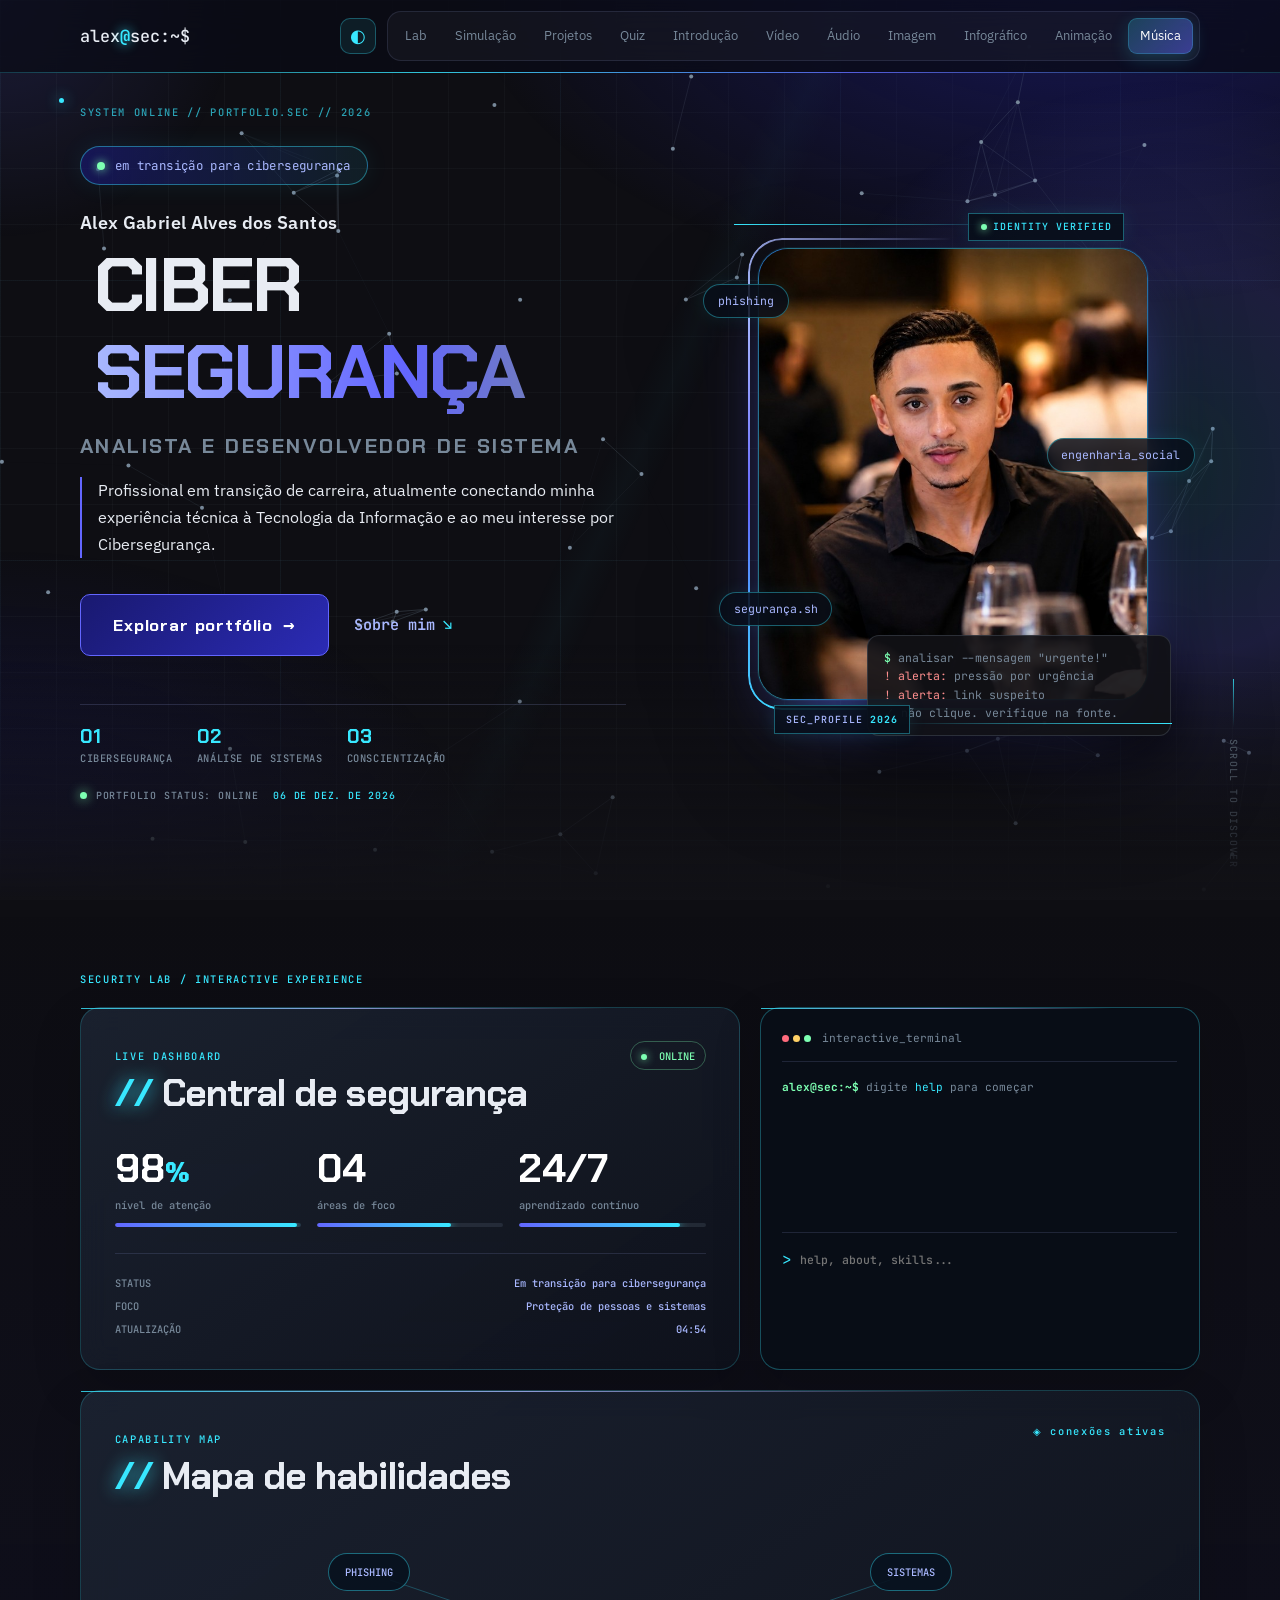
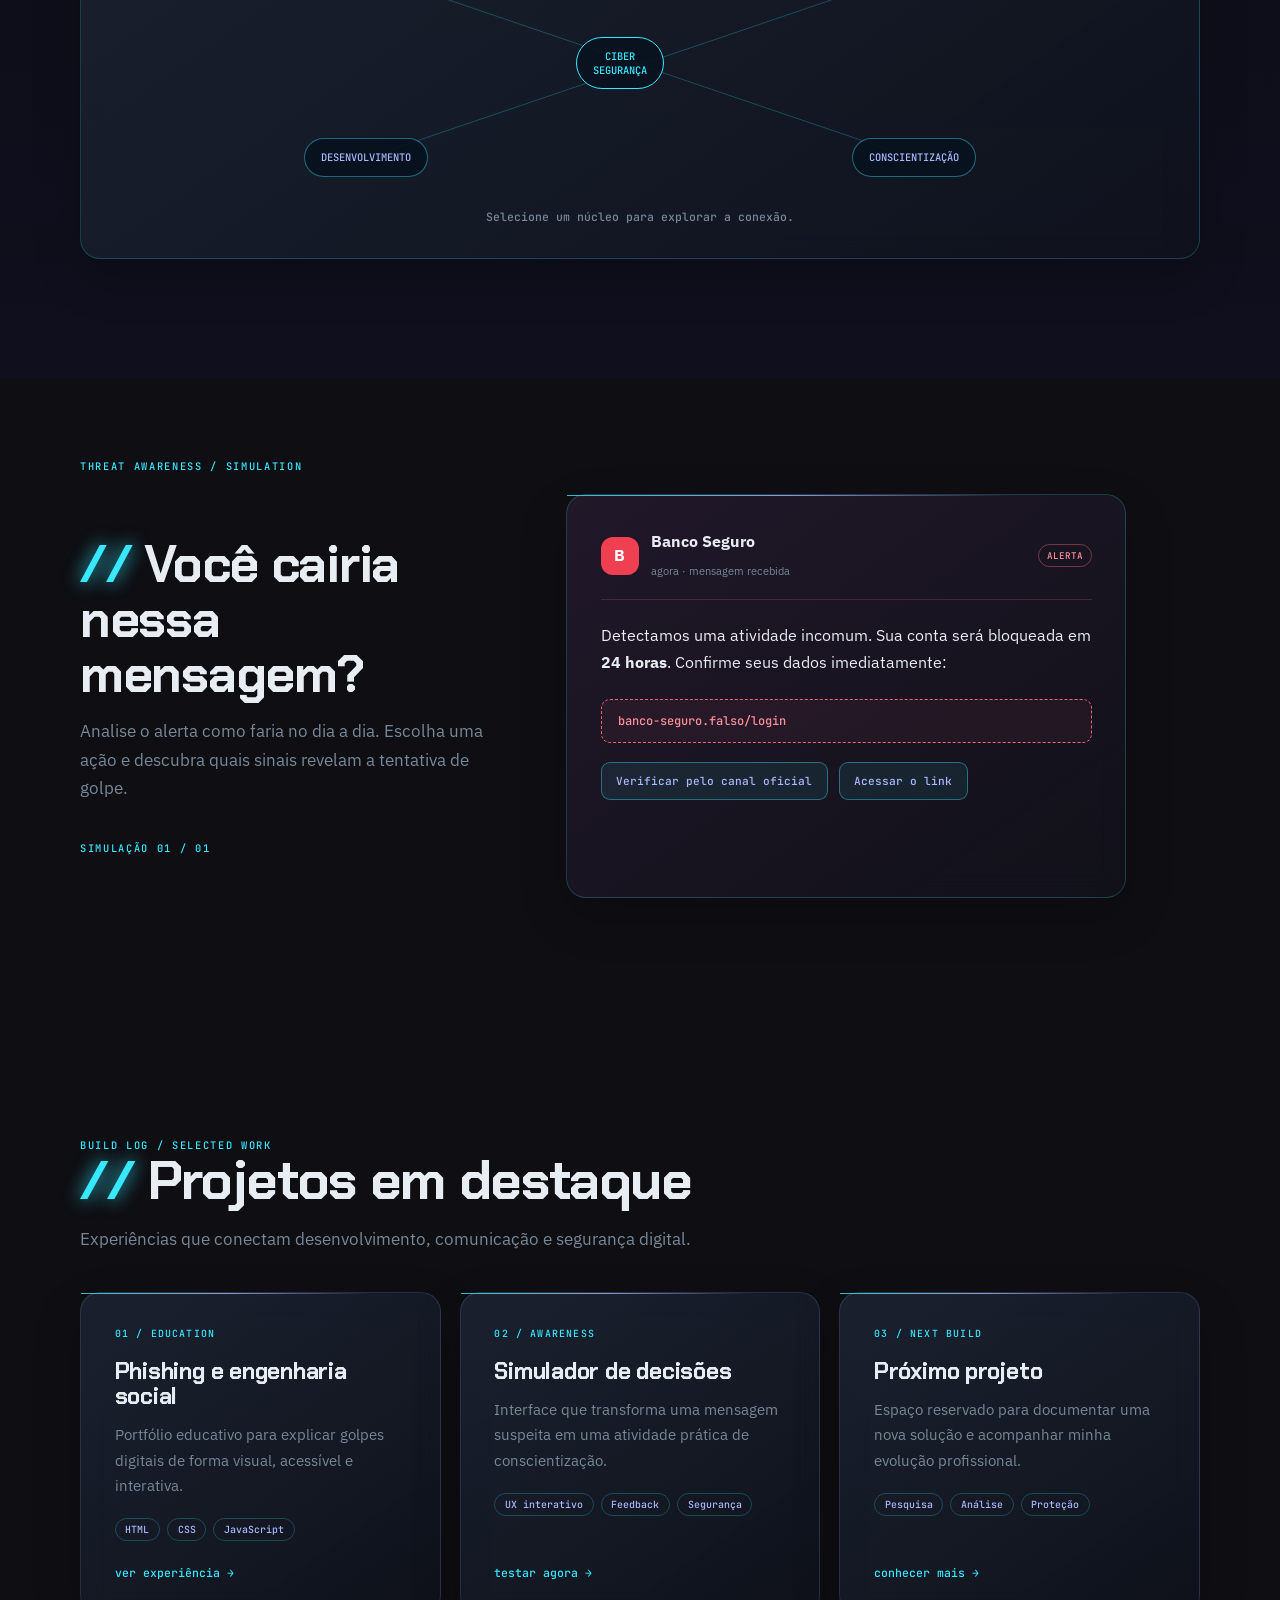
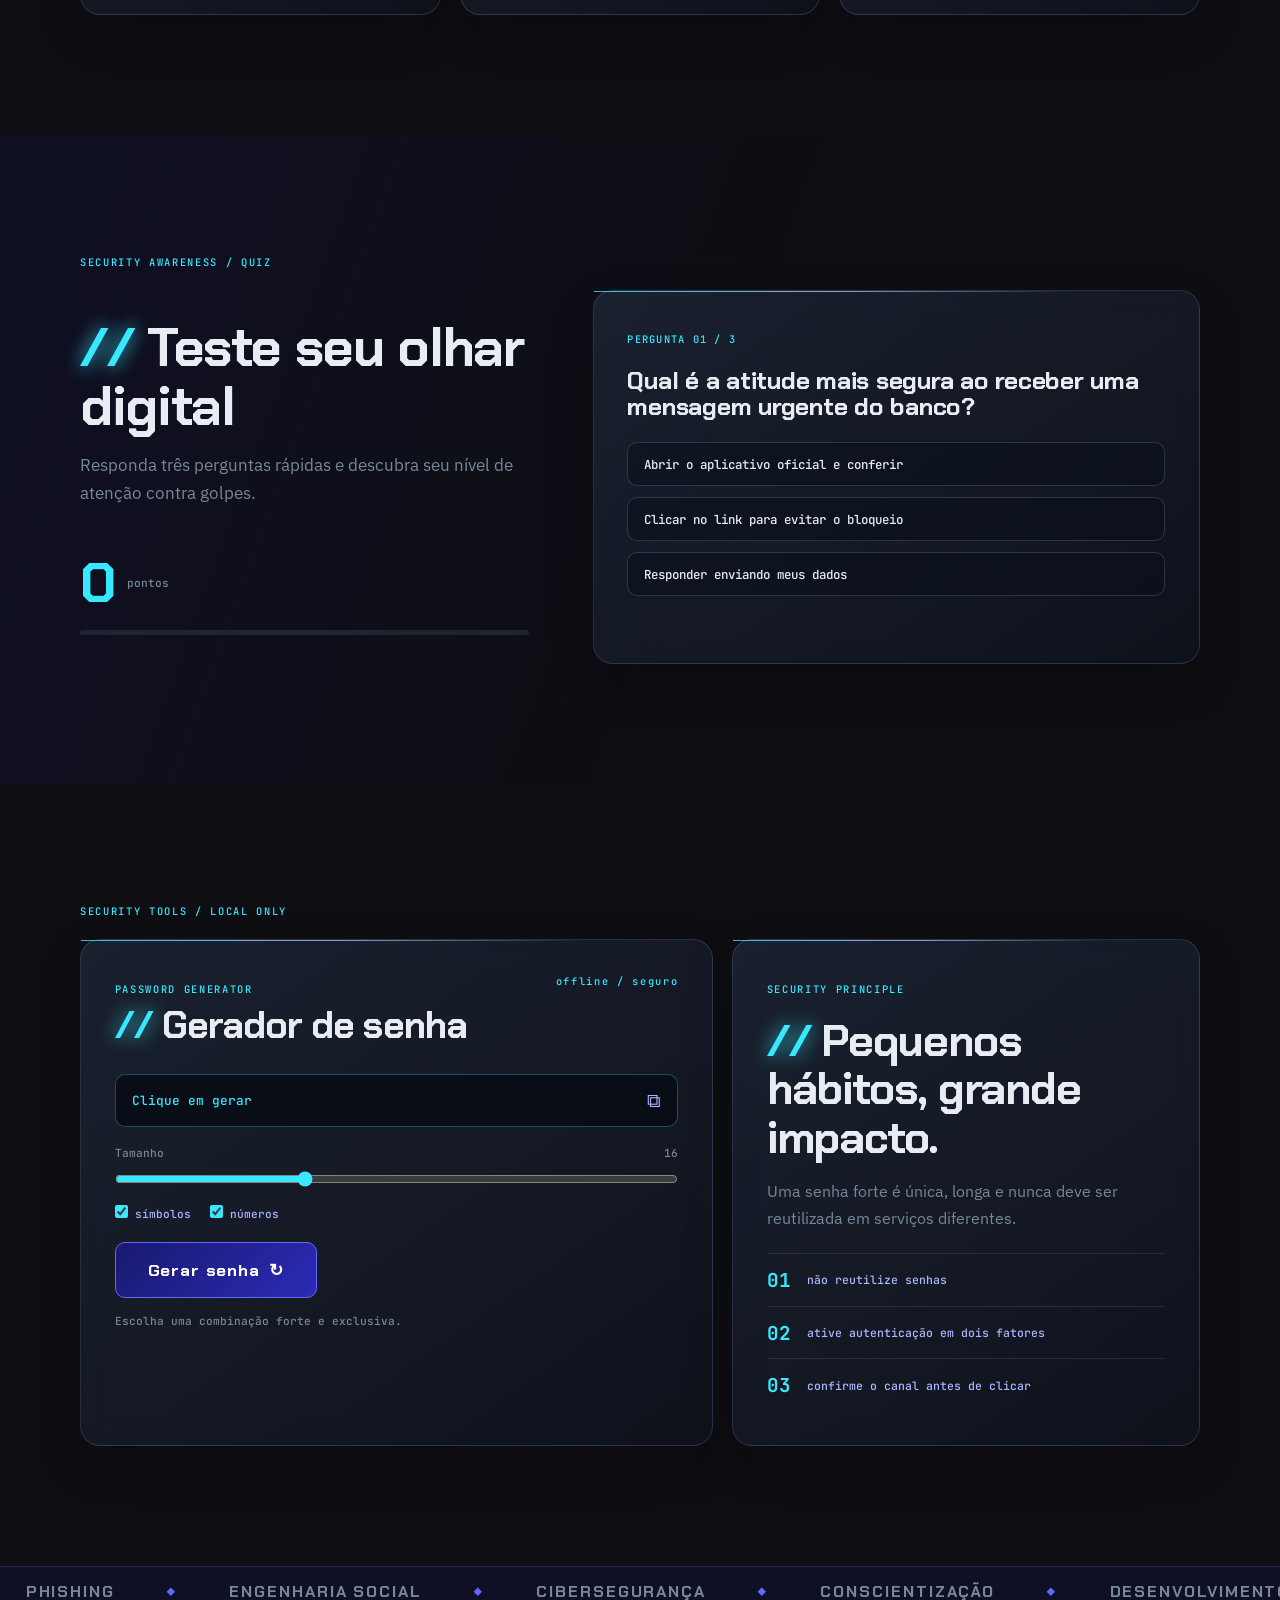
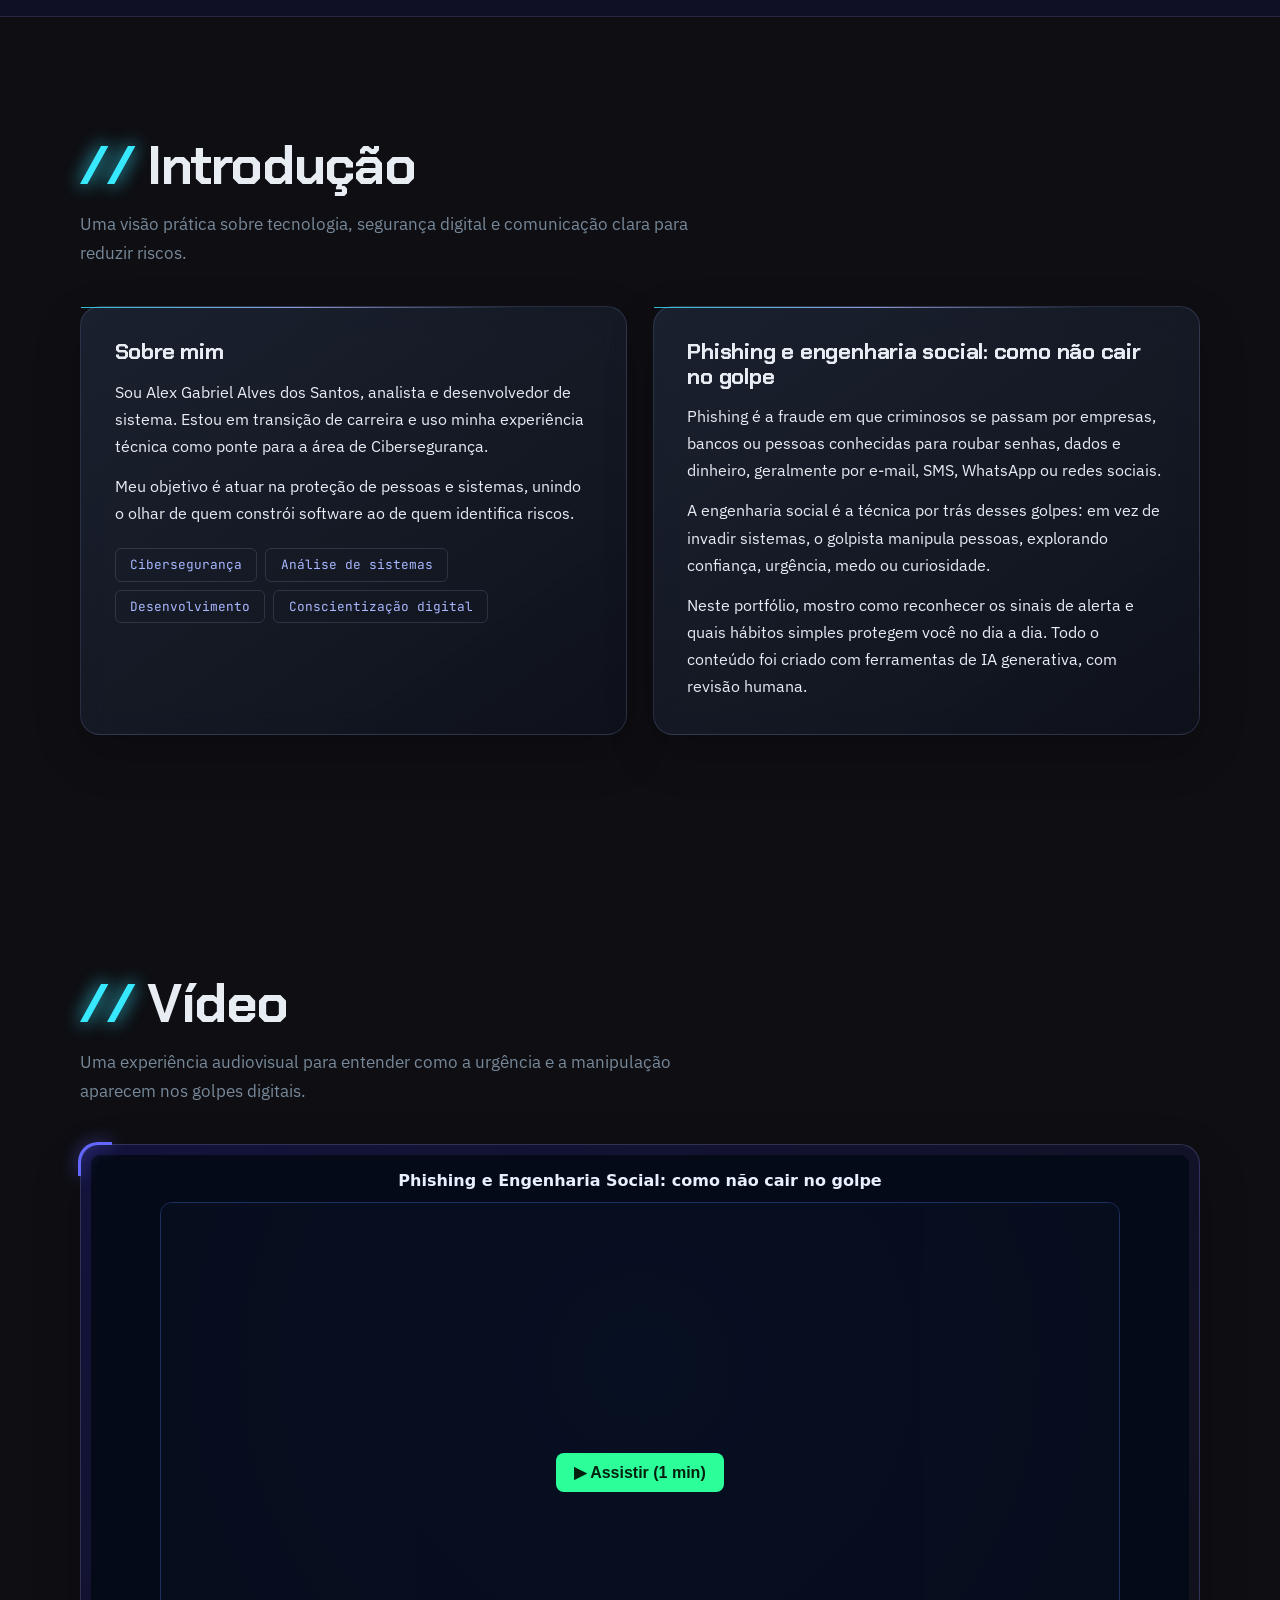
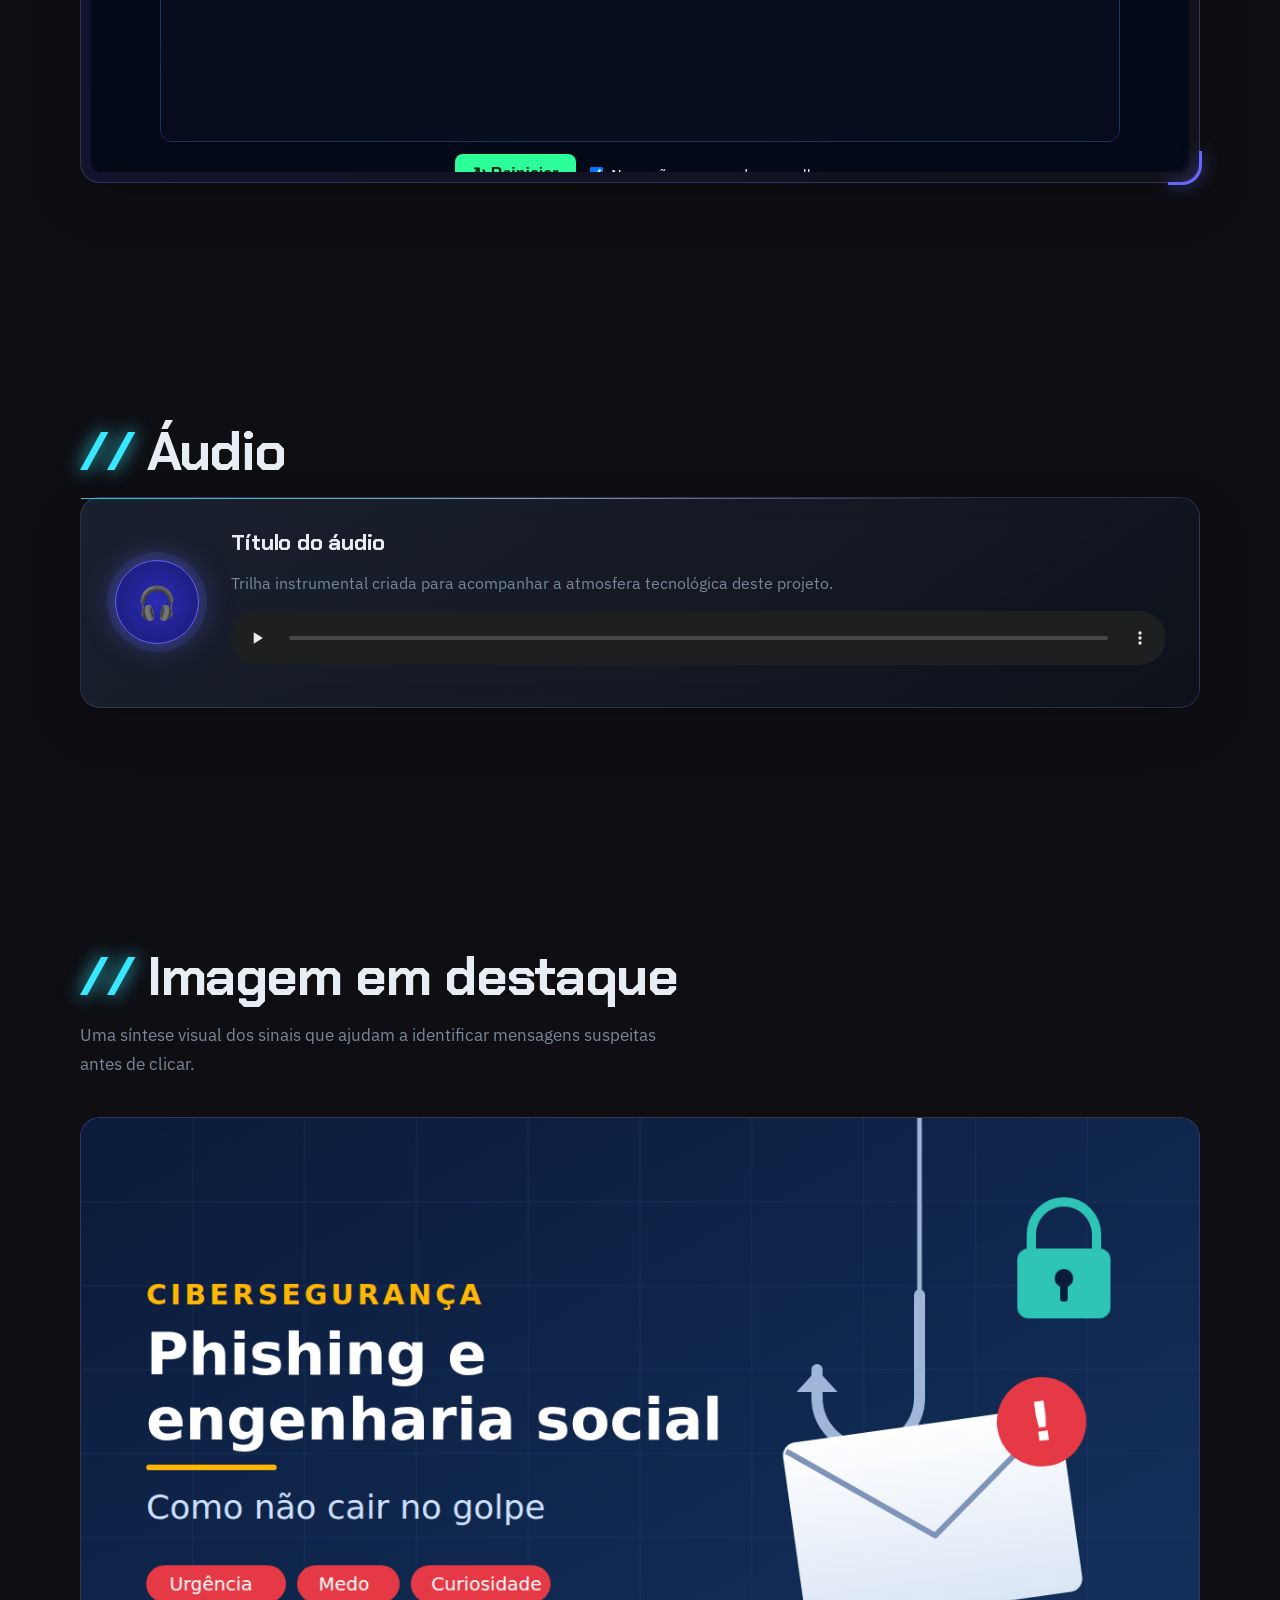
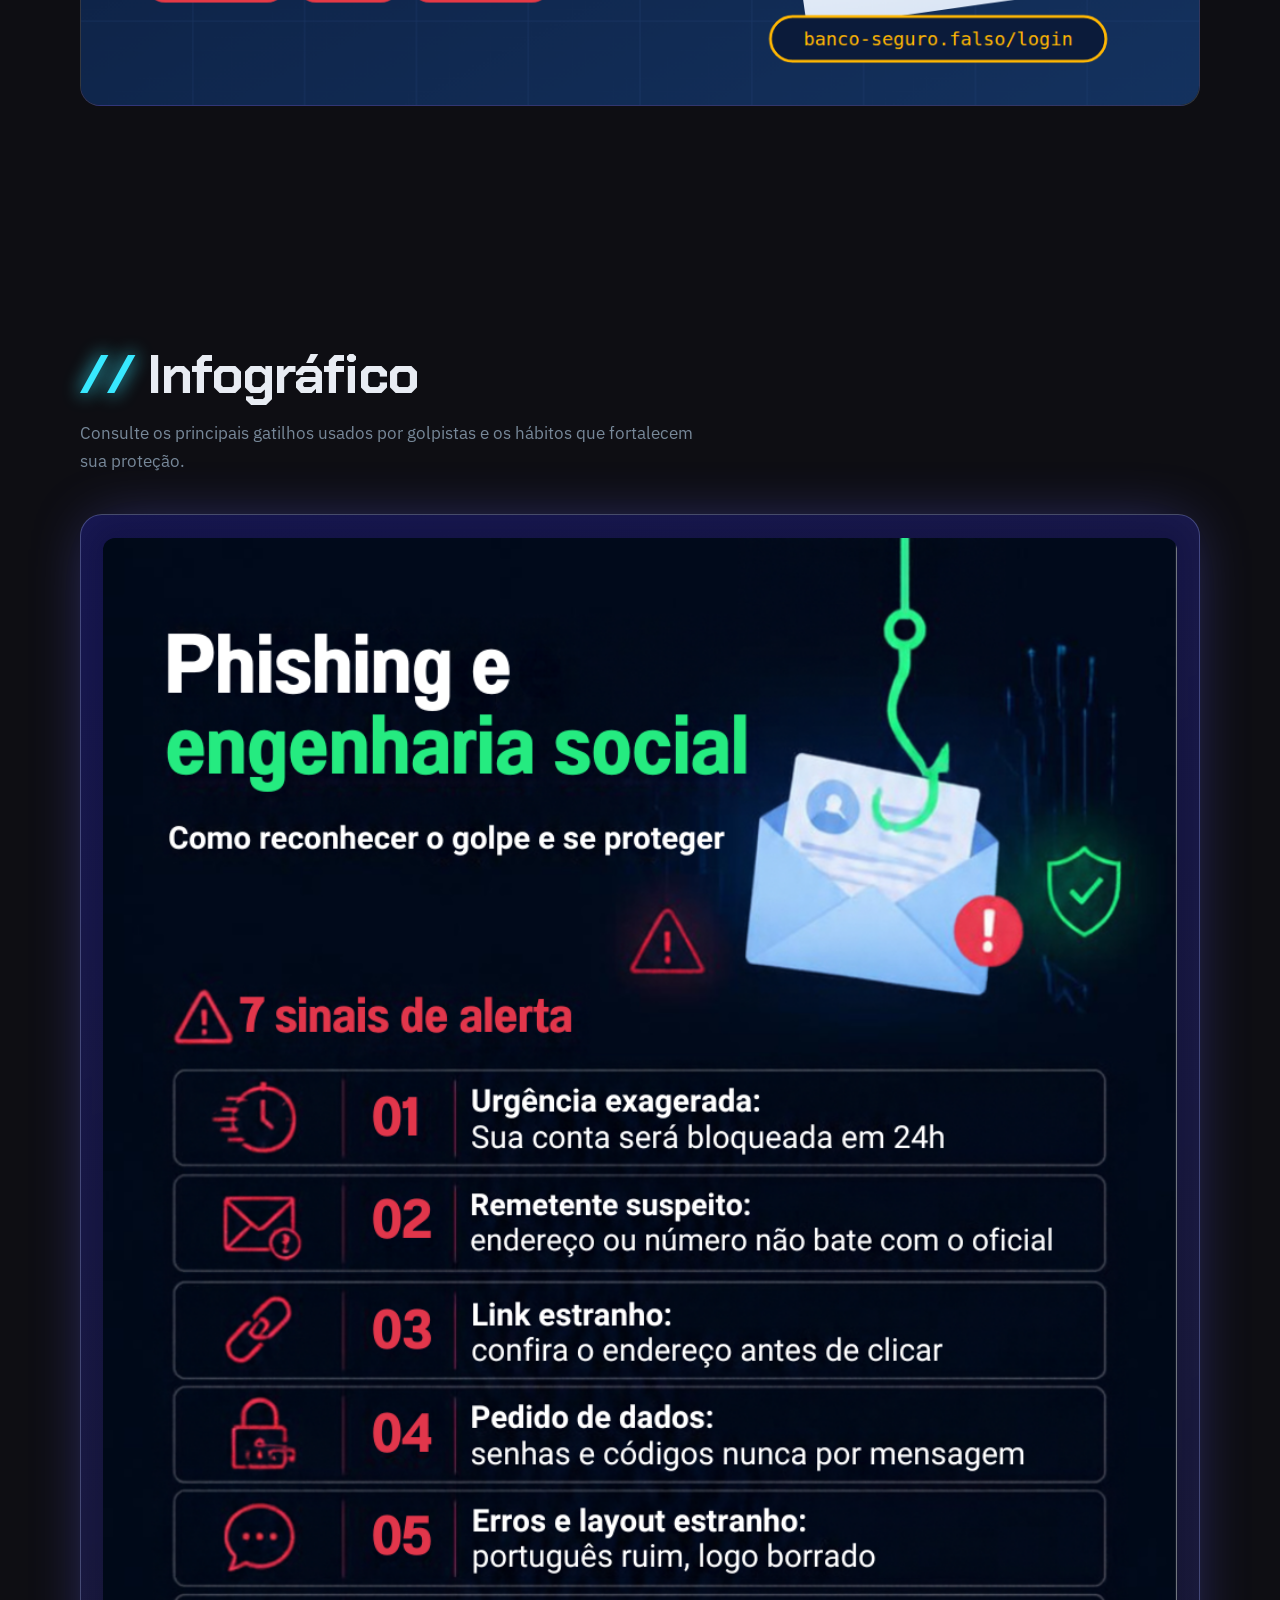
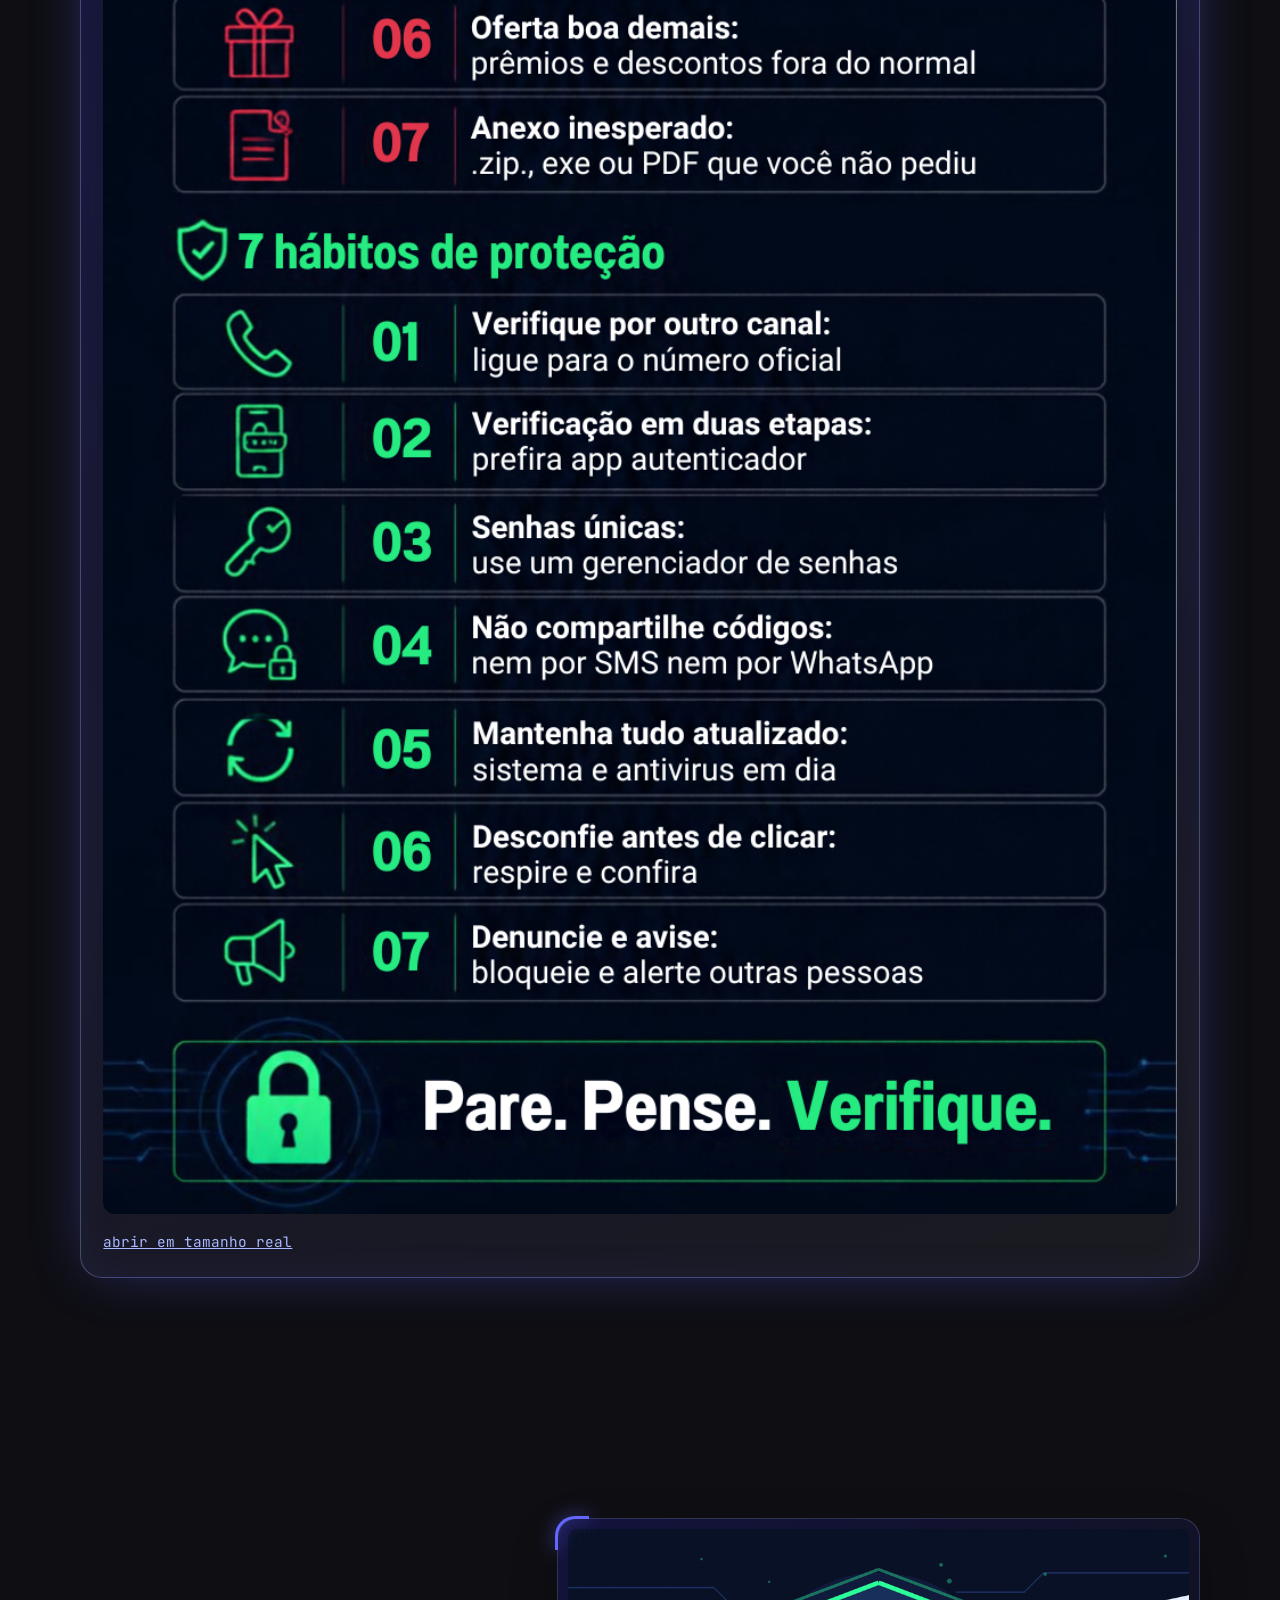
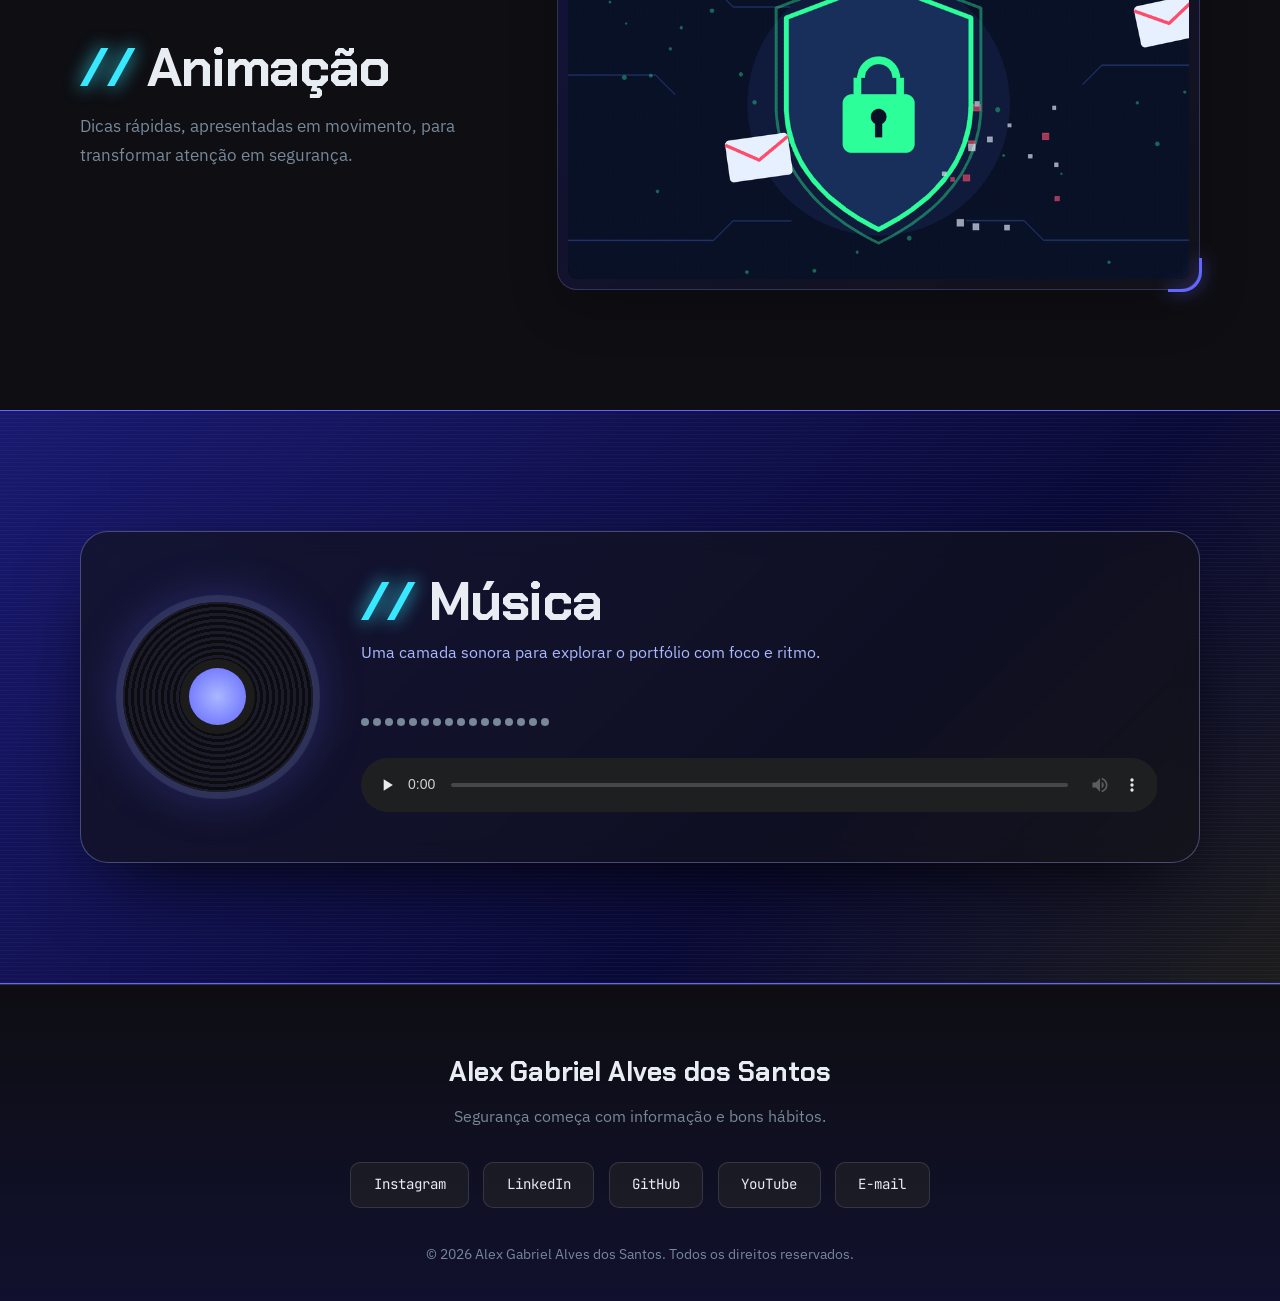
==== index.html @ a68ab61f "Começo Portfólio" ====
﻿<!DOCTYPE html>
<html lang="pt-BR">
<head>
<meta charset="UTF-8">
<meta name="viewport" content="width=device-width, initial-scale=1">
<title>Alex Gabriel Alves dos Santos | Cibersegurança</title>
<meta name="description" content="Portfólio de Alex Gabriel Alves dos Santos: cibersegurança, análise e desenvolvimento de sistemas.">
<link rel="preconnect" href="https://fonts.googleapis.com">
<link rel="preconnect" href="https://fonts.gstatic.com" crossorigin>
<link href="https://fonts.googleapis.com/css2?family=Chakra+Petch:wght@500;700&family=IBM+Plex+Sans:wght@400;500;600&family=JetBrains+Mono:wght@500&display=swap" rel="stylesheet">
<link rel="stylesheet" href="css/styles.css">
</head>
<body>
<div id="progresso"></div>
<div id="luz" aria-hidden="true"></div>

<header class="topo">
  <div class="container">
    <a class="logo" href="#inicio">alex<b>@</b>sec:~$</a>
    <button class="theme-toggle" type="button" aria-label="Ativar modo claro">◐</button>
    <button class="burger" aria-label="Abrir menu" aria-expanded="false">☰</button>
    <nav aria-label="Principal">
      <ul class="menu">
        <li><a href="#lab">Lab</a></li>
        <li><a href="#simulacao">Simulação</a></li>
        <li><a href="#projetos">Projetos</a></li>
        <li><a href="#quiz">Quiz</a></li>
        <li><a href="#introducao">Introdução</a></li>
        <li><a href="#video">Vídeo</a></li>
        <li><a href="#audio">Áudio</a></li>
        <li><a href="#imagem">Imagem</a></li>
        <li><a href="#infografico">Infográfico</a></li>
        <li><a href="#animacao">Animação</a></li>
        <li><a href="#musica">Música</a></li>
      </ul>
    </nav>
  </div>
</header>

<main>
<!-- ===== 1. HERO ===== -->
<section class="hero" id="inicio">
  <canvas id="rede" aria-hidden="true"></canvas>
  <div class="container">
    <div>
      <span class="etiqueta">em transição para cibersegurança</span>
      <p class="nome">Alex Gabriel Alves dos Santos</p>
      <h1 aria-label="Cibersegurança"><span><i>CIBER</i></span><span><i>SEGURANÇA</i></span></h1>
      <h2 class="cargo">ANALISTA E DESENVOLVEDOR DE SISTEMA</h2>
      <p class="bio">Profissional em transição de carreira, atualmente conectando minha experiência técnica à Tecnologia da Informação e ao meu interesse por Cibersegurança.</p>
      <div class="hero-acoes">
        <a class="btn" href="#video">Explorar portfólio <span>→</span></a>
        <a class="btn-secundario" href="#introducao">Sobre mim <span>↘</span></a>
      </div>
      <div class="hero-status" aria-label="Áreas de interesse">
        <div><strong>01</strong><span>cibersegurança</span></div>
        <div><strong>02</strong><span>análise de sistemas</span></div>
        <div><strong>03</strong><span>conscientização</span></div>
      </div>
      <div class="hero-live"><span class="live-dot"></span><span>PORTFOLIO STATUS: ONLINE</span><time id="data-atualizacao"></time></div>
    </div>
    <div class="palco">
      <div class="anel"></div>
      <div class="hud hud-top"><span class="hud-dot"></span>IDENTITY VERIFIED</div>
      <div class="hud hud-bottom">SEC_PROFILE <b>2026</b></div>
      <img id="foto" src="assets/images/profile.jpg" alt="Foto de perfil de Alex Gabriel Alves dos Santos" onerror="this.src='data:image/svg+xml,%3Csvg xmlns=%22http://www.w3.org/2000/svg%22 viewBox=%220 0 400 500%22%3E%3Crect width=%22400%22 height=%22500%22 fill=%22%23191970%22/%3E%3Ccircle cx=%22200%22 cy=%22160%22 r=%2290%22 fill=%22%23778899%22/%3E%3Crect x=%2270%22 y=%22270%22 width=%22260%22 height=%22170%22 rx=%2220%22 fill=%22%23778899%22/%3E%3C/svg%3E';this.onerror=null;">
      <span class="chip a">phishing</span><span class="chip b">engenharia_social</span><span class="chip c">segurança.sh</span>
      <div class="terminal" aria-hidden="true" id="term"></div>
    </div>
  </div>
  <div class="scroll-hint" aria-hidden="true"><span></span> SCROLL TO DISCOVER</div>
</section>

<section class="cyber-lab" id="lab">
  <div class="container">
    <div class="section-kicker">SECURITY LAB / INTERACTIVE EXPERIENCE</div>
    <div class="lab-grid">
      <article class="dashboard cartao revelar">
        <div class="panel-heading"><div><span class="panel-label">LIVE DASHBOARD</span><h2>Central de segurança</h2></div><span class="online-badge"><i></i> ONLINE</span></div>
        <div class="metrics">
          <div><strong>98<span>%</span></strong><small>nível de atenção</small><div class="meter"><i style="width:98%"></i></div></div>
          <div><strong>04</strong><small>áreas de foco</small><div class="meter"><i style="width:72%"></i></div></div>
          <div><strong>24/7</strong><small>aprendizado contínuo</small><div class="meter"><i style="width:86%"></i></div></div>
        </div>
        <div class="profile-data"><span>STATUS <b>Em transição para cibersegurança</b></span><span>FOCO <b>Proteção de pessoas e sistemas</b></span><span>ATUALIZAÇÃO <b id="dashboard-clock">agora</b></span></div>
      </article>
      <article class="terminal-lab cartao revelar atraso">
        <div class="terminal-title"><span><i></i><i></i><i></i></span> interactive_terminal</div>
        <div class="terminal-output" id="terminal-output" aria-live="polite"><p><b>alex@sec:~$</b> digite <em>help</em> para começar</p></div>
        <form class="terminal-form" id="terminal-form"><label for="terminal-input">></label><input id="terminal-input" autocomplete="off" aria-label="Comando do terminal" placeholder="help, about, skills..."></form>
      </article>
    </div>
    <div class="skills-panel cartao revelar">
      <div class="panel-heading"><div><span class="panel-label">CAPABILITY MAP</span><h2>Mapa de habilidades</h2></div><span class="signal">◈ conexões ativas</span></div>
      <div class="skill-map">
        <button class="skill-node main-node" data-skill="ciber">CIBER<br>SEGURANÇA</button>
        <button class="skill-node node-a" data-skill="phishing">PHISHING</button>
        <button class="skill-node node-b" data-skill="systems">SISTEMAS</button>
        <button class="skill-node node-c" data-skill="dev">DESENVOLVIMENTO</button>
        <button class="skill-node node-d" data-skill="awareness">CONSCIENTIZAÇÃO</button>
        <svg class="skill-lines" viewBox="0 0 800 280" aria-hidden="true"><path d="M400 140L150 55M400 140L650 55M400 140L150 225M400 140L650 225"/></svg>
      </div>
      <p class="skill-description" id="skill-description">Selecione um núcleo para explorar a conexão.</p>
    </div>
  </div>
</section>

<section class="phishing-check" id="simulacao">
  <div class="container">
    <div class="section-kicker">THREAT AWARENESS / SIMULATION</div>
    <div class="simulation-grid">
      <div class="simulation-copy revelar"><h2>Você cairia nessa mensagem?</h2><p class="lead">Analise o alerta como faria no dia a dia. Escolha uma ação e descubra quais sinais revelam a tentativa de golpe.</p><span class="simulation-counter">SIMULAÇÃO 01 / 01</span></div>
      <article class="message-card cartao revelar atraso"><div class="message-top"><span class="message-avatar">B</span><div><strong>Banco Seguro</strong><small>agora · mensagem recebida</small></div><span class="danger-tag">ALERTA</span></div><p>Detectamos uma atividade incomum. Sua conta será bloqueada em <b>24 horas</b>. Confirme seus dados imediatamente:</p><div class="fake-link">banco-seguro.falso/login</div><div class="simulation-actions"><button type="button" data-answer="safe">Verificar pelo canal oficial</button><button type="button" data-answer="unsafe">Acessar o link</button></div><p class="simulation-result" id="simulation-result" aria-live="polite"></p></article>
    </div>
  </div>
</section>

<section id="projetos">
  <div class="container">
    <div class="section-kicker">BUILD LOG / SELECTED WORK</div>
    <h2 class="revelar">Projetos em destaque</h2>
    <p class="lead revelar">Experiências que conectam desenvolvimento, comunicação e segurança digital.</p>
    <div class="projects-grid">
      <article class="project-card cartao revelar"><span class="project-number">01 / EDUCATION</span><h3>Phishing e engenharia social</h3><p>Portfólio educativo para explicar golpes digitais de forma visual, acessível e interativa.</p><ul><li>HTML</li><li>CSS</li><li>JavaScript</li></ul><a href="#simulacao">ver experiência →</a></article>
      <article class="project-card cartao revelar atraso"><span class="project-number">02 / AWARENESS</span><h3>Simulador de decisões</h3><p>Interface que transforma uma mensagem suspeita em uma atividade prática de conscientização.</p><ul><li>UX interativo</li><li>Feedback</li><li>Segurança</li></ul><a href="#simulacao">testar agora →</a></article>
      <article class="project-card cartao revelar"><span class="project-number">03 / NEXT BUILD</span><h3>Próximo projeto</h3><p>Espaço reservado para documentar uma nova solução e acompanhar minha evolução profissional.</p><ul><li>Pesquisa</li><li>Análise</li><li>Proteção</li></ul><a href="#musica">conhecer mais →</a></article>
    </div>
  </div>
</section>

<section id="quiz" class="quiz-section">
  <div class="container">
    <div class="section-kicker">SECURITY AWARENESS / QUIZ</div>
    <div class="quiz-grid">
      <div class="revelar"><h2>Teste seu olhar digital</h2><p class="lead">Responda três perguntas rápidas e descubra seu nível de atenção contra golpes.</p><div class="quiz-score"><strong id="quiz-score">0</strong><span>pontos</span><div class="quiz-progress"><i id="quiz-progress"></i></div></div></div>
      <article class="quiz-card cartao revelar atraso"><span class="quiz-step" id="quiz-step">PERGUNTA 01 / 03</span><h3 id="quiz-question">Qual é a atitude mais segura ao receber uma mensagem urgente do banco?</h3><div class="quiz-options" id="quiz-options"><button type="button" data-correct="true">Abrir o aplicativo oficial e conferir</button><button type="button">Clicar no link para evitar o bloqueio</button><button type="button">Responder enviando meus dados</button></div><p class="quiz-feedback" id="quiz-feedback" aria-live="polite"></p></article>
    </div>
  </div>
</section>

<section id="ferramentas">
  <div class="container">
    <div class="section-kicker">SECURITY TOOLS / LOCAL ONLY</div>
    <div class="tools-grid">
      <article class="password-tool cartao revelar"><div class="panel-heading"><div><span class="panel-label">PASSWORD GENERATOR</span><h2>Gerador de senha</h2></div><span class="signal">offline / seguro</span></div><div class="password-output"><output id="password-output">Clique em gerar</output><button type="button" id="copy-password" aria-label="Copiar senha">⧉</button></div><label class="range-label" for="password-length">Tamanho <output id="password-length-value">16</output></label><input id="password-length" type="range" min="8" max="32" value="16"><div class="password-options"><label><input type="checkbox" id="include-symbols" checked> símbolos</label><label><input type="checkbox" id="include-numbers" checked> números</label></div><button class="btn" type="button" id="generate-password">Gerar senha <span>↻</span></button><p class="strength" id="password-strength">Escolha uma combinação forte e exclusiva.</p></article>
      <article class="cartao tool-note revelar atraso"><span class="panel-label">SECURITY PRINCIPLE</span><h2>Pequenos hábitos, grande impacto.</h2><p>Uma senha forte é única, longa e nunca deve ser reutilizada em serviços diferentes.</p><div class="tool-stat"><strong>01</strong><span>não reutilize senhas</span></div><div class="tool-stat"><strong>02</strong><span>ative autenticação em dois fatores</span></div><div class="tool-stat"><strong>03</strong><span>confirme o canal antes de clicar</span></div></article>
    </div>
  </div>
</section>

<div class="faixa" aria-hidden="true"><div id="faixa"></div></div>

<!-- ===== 2. INTRODUÇÃO ===== -->
<section id="introducao">
  <div class="container">
    <h2 class="revelar">Introdução</h2>
    <p class="lead revelar">Uma visão prática sobre tecnologia, segurança digital e comunicação clara para reduzir riscos.</p>
    <div class="intro-grade">
      <article class="cartao revelar">
        <h3>Sobre mim</h3>
        <p>Sou Alex Gabriel Alves dos Santos, analista e desenvolvedor de sistema. Estou em transição de carreira e uso minha experiência técnica como ponte para a área de Cibersegurança.</p>
        <p>Meu objetivo é atuar na proteção de pessoas e sistemas, unindo o olhar de quem constrói software ao de quem identifica riscos. <!-- Edite este texto com suas experiências e objetivos --></p>
        <ul class="tags"><li>Cibersegurança</li><li>Análise de sistemas</li><li>Desenvolvimento</li><li>Conscientização digital</li></ul>
      </article>
      <article class="cartao revelar atraso">
        <h3>Phishing e engenharia social: como não cair no golpe</h3>
        <p>Phishing é a fraude em que criminosos se passam por empresas, bancos ou pessoas conhecidas para roubar senhas, dados e dinheiro, geralmente por e-mail, SMS, WhatsApp ou redes sociais.</p>
        <p>A engenharia social é a técnica por trás desses golpes: em vez de invadir sistemas, o golpista manipula pessoas, explorando confiança, urgência, medo ou curiosidade.</p>
        <p>Neste portfólio, mostro como reconhecer os sinais de alerta e quais hábitos simples protegem você no dia a dia. Todo o conteúdo foi criado com ferramentas de IA generativa, com revisão humana.</p>
      </article>
    </div>
  </div>
</section>

<!-- ===== 3. VÍDEO ===== -->
<section id="video">
  <div class="container">
    <h2 class="revelar">Vídeo</h2>
    <p class="lead revelar">Uma experiência audiovisual para entender como a urgência e a manipulação aparecem nos golpes digitais.</p>
    <div class="moldura revelar">
      <iframe src="pages/phishing-video.html" title="Vídeo de conscientização sobre phishing e engenharia social" loading="lazy"></iframe>
    </div>
  </div>
</section>

<!-- ===== 4. ÁUDIO ===== -->
<section id="audio">
  <div class="container">
    <h2 class="revelar">Áudio</h2>
    <div class="cartao audio-cartao revelar">
      <div class="icone-audio" aria-hidden="true">🎧</div>
      <div>
        <h3>Título do áudio</h3>
        <p class="audio-description">Trilha instrumental criada para acompanhar a atmosfera tecnológica deste projeto.</p>
        <audio controls preload="none">
          <source src="assets/audio/digital-alert-instrumental.wav" type="audio/wav">
          Seu navegador não suporta áudio HTML5.
        </audio>
      </div>
    </div>
  </div>
</section>

<!-- ===== 5. IMAGEM ===== -->
<section id="imagem">
  <div class="container">
    <h2 class="revelar">Imagem em destaque</h2>
    <p class="lead revelar">Uma síntese visual dos sinais que ajudam a identificar mensagens suspeitas antes de clicar.</p>
    <figure class="destaque revelar" tabindex="0">
      <img src="assets/images/phishing-featured.png" alt="Ilustração sobre phishing e engenharia social" onerror="this.src='data:image/svg+xml,%3Csvg xmlns=%22http://www.w3.org/2000/svg%22 viewBox=%220 0 1200 600%22%3E%3Crect width=%221200%22 height=%22600%22 fill=%22%23191970%22/%3E%3Ccircle cx=%22400%22 cy=%22250%22 r=%22110%22 fill=%22%23778899%22/%3E%3Crect x=%22550%22 y=%22160%22 width=%22340%22 height=%22180%22 rx=%2222%22 fill=%22%23778899%22/%3E%3C/svg%3E';this.onerror=null;">
      <figcaption>Phishing e engenharia social: como reconhecer os sinais de alerta.</figcaption>
    </figure>
  </div>
</section>

<!-- ===== 6. INFOGRÁFICO ===== -->
<section id="infografico">
  <div class="container">
    <h2 class="revelar">Infográfico</h2>
    <p class="lead revelar">Consulte os principais gatilhos usados por golpistas e os hábitos que fortalecem sua proteção.</p>
    <div class="info-bloco revelar">
      <div class="info-rolagem" tabindex="0" aria-label="Infográfico, role para o lado em telas pequenas">
        <img src="assets/images/phishing-infographic.png" alt="Infográfico sobre phishing e engenharia social" onerror="this.src='data:image/svg+xml,%3Csvg xmlns=%22http://www.w3.org/2000/svg%22 viewBox=%220 0 1200 700%22%3E%3Crect width=%221200%22 height=%22700%22 fill=%22%230d0d1e%22/%3E%3Ctext x=%2250%25%22 y=%2250%25%22 fill=%22%23e8ecf3%22 font-size=%2248%22 font-family=%22Arial%22%3EInfográfico indisponível%3C/text%3E%3C/svg%3E';this.onerror=null;">
      </div>
      <p class="dica">Arraste para o lado para ver o infográfico completo.</p>
      <a class="info-link" href="assets/images/phishing-infographic.png" target="_blank" rel="noopener">abrir em tamanho real</a>
    </div>
  </div>
</section>

<!-- ===== 7. ANIMAÇÃO ===== -->
<section id="animacao">
  <div class="container anim-grade">
    <div class="revelar">
      <h2>Animação</h2>
      <p class="lead animacao-descricao">Dicas rápidas, apresentadas em movimento, para transformar atenção em segurança.</p>
    </div>
    <div class="moldura revelar atraso">
      <img src="assets/images/phishing-protection.gif" alt="Animação sobre proteção contra phishing" loading="lazy" onerror="this.src='data:image/svg+xml,%3Csvg xmlns=%22http://www.w3.org/2000/svg%22 viewBox=%220 0 1200 675%22%3E%3Crect width=%221200%22 height=%22675%22 fill=%22%230d0d1e%22/%3E%3Ctext x=%2250%25%22 y=%2250%25%22 fill=%22%23e8ecf3%22 font-size=%2248%22 font-family=%22Arial%22%3EAnimação indisponível%3C/text%3E%3C/svg%3E';this.onerror=null;">
    </div>
  </div>
</section>

<!-- ===== 8. MÚSICA ===== -->
<section id="musica">
  <div class="container">
    <div class="musica-cartao revelar">
      <div class="disco" id="disco" aria-hidden="true"></div>
      <div>
        <h2>Música</h2>
        <p>Uma camada sonora para explorar o portfólio com foco e ritmo.</p>
        <div class="ondas" id="ondas" aria-hidden="true"><b></b><b></b><b></b><b></b><b></b><b></b><b></b><b></b><b></b><b></b><b></b><b></b><b></b><b></b><b></b><b></b></div>
        <audio id="player" controls preload="none">
          <source src="assets/audio/digital-alert-instrumental.wav" type="audio/wav">
          Seu navegador não suporta áudio HTML5.
        </audio>
      </div>
    </div>
  </div>
</section>
</main>

<!-- ===== 9. RODAPÉ ===== -->
<footer>
  <div class="container">
    <p class="nome">Alex Gabriel Alves dos Santos</p>
    <p class="frase">Segurança começa com informação e bons hábitos.</p>
    <ul class="redes">
      <li><a href="https://www.instagram.com/" target="_blank" rel="noopener">Instagram</a></li>
      <li><a href="https://www.linkedin.com/" target="_blank" rel="noopener">LinkedIn</a></li>
      <li><a href="https://github.com/" target="_blank" rel="noopener">GitHub</a></li>
      <li><a href="https://www.youtube.com/" target="_blank" rel="noopener">YouTube</a></li>
      <li><a href="mailto:alex@email.com">E-mail</a></li>
    </ul>
    <p class="copy">&copy; <span id="ano">2026</span> Alex Gabriel Alves dos Santos. Todos os direitos reservados.</p>
  </div>
</footer>

<script src="js/main.js" defer></script>
</body>
</html>
---- css/styles.css ----
﻿/* ===== TOKENS: troque cores e fontes aqui ===== */
:root{
  --azul:#191970; --grafite:#1c1c1c; --ardosia:#778899;   /* paleta oficial */
  --azul-vivo:#6366ff;      /* tom claro do azul para brilhos */
  --brilho:#a9b8ff;         /* tom ainda mais claro, para detalhes */
  --ciano:#38e8ff;
  --fundo-2:#232327; --texto:#e8ecf3; --linha:rgba(119,136,153,.26);
  --f-titulo:"Chakra Petch","Trebuchet MS",sans-serif;
  --f-texto:"IBM Plex Sans","Segoe UI",Arial,sans-serif;
  --f-mono:"JetBrains Mono",Consolas,monospace;
  --raio:20px; --largura:1120px;
}
@property --ang{syntax:"<angle>";initial-value:0deg;inherits:false}
*,*::before,*::after{box-sizing:border-box;margin:0;padding:0}
html{scroll-behavior:smooth;scroll-padding-top:72px}
body{background:#0e0e13;color:var(--texto);font-family:var(--f-texto);line-height:1.7;overflow-x:hidden}
body::before{content:"";position:fixed;inset:0;z-index:-2;
  background:linear-gradient(rgba(119,136,153,.055) 1px,transparent 1px),linear-gradient(90deg,rgba(119,136,153,.055) 1px,transparent 1px),linear-gradient(rgba(56,232,255,.025) 1px,transparent 1px),linear-gradient(90deg,rgba(56,232,255,.025) 1px,transparent 1px);background-size:56px 56px,56px 56px,280px 280px,280px 280px}
body::after{content:"";position:fixed;inset:0;z-index:-1;pointer-events:none;
  background:radial-gradient(900px 500px at 85% -5%,rgba(25,25,112,.75),transparent 70%),radial-gradient(700px 500px at 0 100%,rgba(25,25,112,.45),transparent 70%),linear-gradient(115deg,transparent 0 48%,rgba(56,232,255,.025) 50%,transparent 52%)}
img,video{max-width:100%;display:block}
a{color:inherit}
:focus-visible{outline:2px solid var(--brilho);outline-offset:3px}
.container{width:min(var(--largura),calc(100% - 2.5rem));margin-inline:auto}
section{padding:7.5rem 0}
h1,h2,h3{font-family:var(--f-titulo);line-height:1.08}
h2{font-size:clamp(2rem,5vw,3.4rem);margin-bottom:.9rem;letter-spacing:-.025em}
h2::before{content:"// ";color:var(--ciano);text-shadow:0 0 18px var(--ciano)}
.lead{color:var(--ardosia);max-width:62ch;margin-bottom:2.4rem;font-size:1.05rem}

/* brilho que segue o mouse + barra de progresso */
#luz{position:fixed;width:520px;height:520px;left:0;top:0;margin:-260px 0 0 -260px;border-radius:50%;pointer-events:none;z-index:-1;
  background:radial-gradient(circle,rgba(99,102,255,.16),transparent 65%);transition:transform .15s ease-out}
#progresso{position:fixed;top:0;left:0;height:3px;width:0;z-index:100;background:linear-gradient(90deg,var(--azul),var(--azul-vivo),var(--brilho));box-shadow:0 0 12px var(--azul-vivo)}

/* botão */
.btn{display:inline-flex;align-items:center;gap:.6rem;padding:1rem 2rem;border-radius:10px;background:linear-gradient(135deg,var(--azul),#2b2bb5);border:1px solid var(--azul-vivo);color:#fff;font-family:var(--f-titulo);font-weight:700;font-size:1.05rem;letter-spacing:.05em;text-decoration:none;position:relative;overflow:hidden;box-shadow:0 0 0 0 rgba(99,102,255,.6);transition:transform .25s,box-shadow .3s}
.btn::after{content:"";position:absolute;inset:0;background:linear-gradient(100deg,transparent 30%,rgba(255,255,255,.3),transparent 70%);transform:translateX(-130%);transition:transform .7s}
.btn:hover{transform:translateY(-4px);box-shadow:0 0 34px 2px rgba(99,102,255,.65)}
.btn:hover::after{transform:translateX(130%)}
.btn span{transition:transform .25s}.btn:hover span{transform:translateX(6px)}

/* ===== CABEÇALHO ===== */
.topo{position:fixed;inset:0 0 auto;z-index:50;background:rgba(10,12,22,.74);backdrop-filter:blur(18px);border-bottom:1px solid rgba(56,232,255,.2)}
.topo::after{content:"";position:absolute;left:0;right:0;bottom:-1px;height:1px;background:linear-gradient(90deg,transparent,var(--ciano),var(--azul-vivo),transparent);opacity:.8}
.topo .container{display:flex;justify-content:space-between;align-items:center;height:72px}
.logo{font-family:var(--f-mono);font-weight:500;text-decoration:none;font-size:1.05rem}
.logo b{color:var(--ciano);text-shadow:0 0 12px var(--ciano)}
.menu{display:flex;gap:.25rem;list-style:none;padding:.35rem;border:1px solid rgba(169,184,255,.12);border-radius:14px;background:rgba(255,255,255,.035)}
.menu a{display:block;text-decoration:none;color:var(--ardosia);font-size:.82rem;padding:.45rem .75rem;border-radius:9px;transition:all .25s}
.menu a:hover{color:var(--texto);background:rgba(119,136,153,.14)}
.menu a.ativo{color:#fff;background:linear-gradient(135deg,rgba(56,232,255,.22),rgba(99,102,255,.5));box-shadow:0 5px 18px rgba(56,232,255,.18),inset 0 0 0 1px rgba(56,232,255,.22)}
.burger{display:none;background:none;border:1px solid var(--linha);color:var(--texto);border-radius:8px;padding:.4rem .7rem;font-size:1.1rem;cursor:pointer}

/* ===== 1. HERO ===== */
.hero{min-height:100vh;display:flex;align-items:center;padding:9rem 0 6rem;position:relative;isolation:isolate;overflow:hidden}
.hero::before{content:"";position:absolute;width:50rem;height:50rem;right:-18rem;top:4rem;border-radius:50%;background:radial-gradient(circle,rgba(56,232,255,.12),rgba(99,102,255,.18) 35%,transparent 68%);pointer-events:none}
.hero::after{content:"";position:absolute;inset:auto 0 0;height:16rem;background:linear-gradient(transparent,#111116);pointer-events:none}
.hero .container::before{content:"SYSTEM ONLINE  //  PORTFOLIO.SEC  //  2026";position:absolute;top:-2.6rem;left:0;font:500 .65rem var(--f-mono);letter-spacing:.16em;color:rgba(56,232,255,.68)}
.hero .container::after{content:"";position:absolute;left:-1.3rem;top:-3rem;width:5px;height:5px;border-radius:50%;background:var(--ciano);box-shadow:0 0 14px var(--ciano)}
#rede{position:absolute;inset:0;width:100%;height:100%;z-index:-1}
.hero .container{position:relative;z-index:1;display:grid;grid-template-columns:minmax(0,1.05fr) minmax(300px,.95fr);gap:5rem;align-items:center}
.etiqueta{display:inline-flex;align-items:center;gap:.6rem;font-family:var(--f-mono);font-size:.78rem;color:var(--brilho);padding:.5rem 1rem;border:1px solid rgba(56,232,255,.42);border-radius:99px;background:linear-gradient(90deg,rgba(25,25,112,.68),rgba(56,232,255,.08));margin-bottom:1.4rem;letter-spacing:.03em;box-shadow:0 0 24px rgba(56,232,255,.08)}
.etiqueta::before{content:"";width:8px;height:8px;border-radius:50%;background:#7dffb2;box-shadow:0 0 10px #7dffb2;animation:piscar 1.6s ease-in-out infinite}
@keyframes piscar{50%{opacity:.25}}
.hero h1{font-size:clamp(2.8rem,6vw,5.3rem);font-weight:700;letter-spacing:-.04em;cursor:default;text-wrap:balance;max-width:100%}
.hero h1 span{display:block;overflow:visible;width:100%;padding:0 .18em .05em}
.hero h1 i{display:block;font-style:normal;transform:translateY(105%);animation:subir 1s cubic-bezier(.2,.8,.2,1) forwards}
.hero h1 span:nth-child(2) i{animation-delay:.15s;background:linear-gradient(90deg,var(--brilho),var(--azul-vivo) 60%,var(--ardosia));-webkit-background-clip:text;background-clip:text;color:transparent}
@keyframes subir{to{transform:none}}
.hero h1:hover{animation:glitch .5s steps(2) 1}
@keyframes glitch{25%{text-shadow:3px 0 var(--azul-vivo),-3px 0 var(--ardosia)}50%{text-shadow:-3px 1px var(--azul-vivo),3px -1px var(--ardosia)}75%{text-shadow:2px -1px var(--azul-vivo),-2px 1px var(--ardosia)}}
.hero .nome{font-size:1.1rem;font-weight:600;margin-bottom:.4rem;color:var(--texto);letter-spacing:.02em}
.hero h2.cargo{font-size:clamp(1rem,2.2vw,1.3rem);color:var(--ardosia);margin:1.1rem 0 1.2rem;letter-spacing:.12em}
.hero h2.cargo::before{display:none}
.hero p.bio{max-width:54ch;margin-bottom:2.2rem;padding-left:1rem;border-left:2px solid var(--azul-vivo)}
.hero-acoes{display:flex;align-items:center;gap:1.2rem;flex-wrap:wrap}
.btn-secundario{display:inline-flex;align-items:center;gap:.5rem;color:var(--brilho);font:600 .95rem var(--f-mono);text-decoration:none;padding:.85rem .4rem;transition:color .25s,transform .25s}
.btn-secundario:hover{color:var(--ciano);transform:translateX(4px)}
.btn-secundario span{color:var(--ciano)}
.hero-status{display:flex;gap:1.5rem;margin-top:3rem;padding-top:1.2rem;border-top:1px solid rgba(169,184,255,.17);max-width:590px}
.hero-status div{display:flex;flex-direction:column;gap:.1rem}
.hero-status strong{font:700 1.2rem var(--f-titulo);color:var(--ciano)}
.hero-status span{font:500 .65rem var(--f-mono);text-transform:uppercase;letter-spacing:.06em;color:var(--ardosia)}
.hero-live{display:flex;align-items:center;gap:.55rem;margin-top:1.5rem;font:500 .62rem var(--f-mono);letter-spacing:.08em;color:var(--ardosia)}
.live-dot{width:7px;height:7px;border-radius:50%;background:#7dffb2;box-shadow:0 0 12px #7dffb2;animation:piscar 1.6s ease-in-out infinite}
.hero-live time{margin-left:.35rem;color:var(--ciano)}

.palco{position:relative;justify-self:center;width:min(100%,390px);filter:drop-shadow(0 35px 45px rgba(0,0,0,.35))}
.palco::before,.palco::after{content:"";position:absolute;z-index:2;pointer-events:none}
.palco::before{inset:-24px 36% auto -24px;height:1px;background:linear-gradient(90deg,var(--ciano),transparent)}
.palco::after{inset:auto -24px -24px 36%;height:1px;background:linear-gradient(90deg,transparent,var(--ciano))}
.anel{position:absolute;inset:-10px;border-radius:34px;padding:2px;
  background:conic-gradient(from var(--ang),transparent 0 45%,var(--ciano),var(--azul-vivo),var(--brilho),transparent);
  -webkit-mask:linear-gradient(#000 0 0) content-box,linear-gradient(#000 0 0);-webkit-mask-composite:xor;mask-composite:exclude;animation:giro 5s linear infinite}
@keyframes giro{to{--ang:360deg}}
.palco img{width:100%;aspect-ratio:1/1.16;object-fit:cover;object-position:center 35%;border-radius:30px;background:linear-gradient(160deg,var(--azul),var(--grafite));border:1px solid rgba(56,232,255,.42);transition:transform .15s ease-out;box-shadow:0 30px 70px -30px rgba(99,102,255,.8),0 0 0 1px rgba(56,232,255,.08)}
.chip{position:absolute;padding:.4rem .85rem;border-radius:99px;font-family:var(--f-mono);font-size:.72rem;background:rgba(8,14,25,.82);backdrop-filter:blur(12px);border:1px solid rgba(56,232,255,.38);color:var(--brilho);animation:flutuar 5s ease-in-out infinite;box-shadow:0 0 18px rgba(56,232,255,.08)}
.chip.a{top:8%;left:-14%}.chip.b{top:42%;right:-12%;animation-delay:1.2s}.chip.c{top:76%;left:-10%;animation-delay:2.4s}
@keyframes flutuar{50%{transform:translateY(-12px)}}
.terminal{position:absolute;right:-6%;bottom:-8%;width:78%;background:rgba(18,18,22,.92);border:1px solid var(--linha);border-radius:12px;padding:.8rem 1rem;font-family:var(--f-mono);font-size:.72rem;line-height:1.6;color:var(--ardosia);box-shadow:0 14px 40px rgba(0,0,0,.5)}
.terminal b{color:#7dffb2;font-weight:500}.terminal em{color:#ff8f8f;font-style:normal}
.terminal p{white-space:nowrap;overflow:hidden;min-height:1.6em}
.hud{position:absolute;z-index:4;font:500 .62rem var(--f-mono);letter-spacing:.1em;color:var(--ciano);background:rgba(8,14,25,.86);border:1px solid rgba(56,232,255,.38);padding:.42rem .7rem;box-shadow:0 0 18px rgba(56,232,255,.1);backdrop-filter:blur(8px)}
.hud-top{top:-2.2rem;right:1.5rem}
.hud-bottom{bottom:-2.1rem;left:1rem;color:var(--brilho)}
.hud-bottom b{color:var(--ciano)}
.hud-dot{display:inline-block;width:6px;height:6px;margin-right:.4rem;border-radius:50%;background:#7dffb2;box-shadow:0 0 8px #7dffb2}
.scroll-hint{position:absolute;right:2.5rem;bottom:2rem;display:flex;align-items:center;gap:.7rem;color:var(--ardosia);font:500 .62rem var(--f-mono);letter-spacing:.12em;writing-mode:vertical-rl}
.scroll-hint span{width:1px;height:48px;background:linear-gradient(var(--ciano),transparent);animation:scrollPulse 1.8s ease-in-out infinite}
@keyframes scrollPulse{50%{height:72px;opacity:.35}}

/* ===== FAIXA ROLANTE ===== */
.faixa{overflow:hidden;border-block:1px solid rgba(169,184,255,.14);background:rgba(25,25,112,.22);padding:.7rem 0;white-space:nowrap}
.faixa div{display:inline-block;animation:rolar 28s linear infinite;font-family:var(--f-titulo);font-weight:700;letter-spacing:.12em;color:var(--ardosia)}
.faixa span{margin:0 1.6rem}.faixa span::after{content:"◆";margin-left:3.2rem;color:var(--azul-vivo)}
@keyframes rolar{to{transform:translateX(-50%)}}

/* ===== CARTÕES COM BORDA ANIMADA ===== */
.cartao{position:relative;border:1px solid rgba(169,184,255,.16);border-radius:var(--raio);padding:2.1rem;
  background:linear-gradient(145deg,rgba(30,39,55,.76),rgba(15,19,29,.8));backdrop-filter:blur(14px);box-shadow:0 18px 50px rgba(0,0,0,.16); 
  transition:transform .35s,box-shadow .35s}
.cartao::before{content:"";position:absolute;inset:0 20% auto 0;height:1px;background:linear-gradient(90deg,var(--ciano),var(--brilho),transparent);opacity:.8}
.cartao:hover{transform:translateY(-8px);border-color:rgba(169,184,255,.38);box-shadow:0 26px 60px -24px rgba(99,102,255,.7)}
.cartao h3,.info-bloco h3{letter-spacing:-.01em}
.cartao h3{font-size:1.4rem;margin-bottom:.9rem}
.cartao p+p{margin-top:.8rem}
.intro-grade{display:grid;grid-template-columns:1fr 1fr;gap:1.6rem}
.tags{display:flex;flex-wrap:wrap;gap:.5rem;list-style:none;margin-top:1.3rem}
.tags li{padding:.3rem .9rem;border:1px solid var(--linha);border-radius:6px;font-family:var(--f-mono);font-size:.8rem;color:var(--brilho);transition:all .25s}
.tags li:hover{background:var(--azul);border-color:var(--azul-vivo);transform:translateY(-3px)}

/* ===== MOLDURAS COM CANTOS (vídeo, animação) ===== */
.moldura{position:relative;padding:10px;border-radius:var(--raio);background:linear-gradient(145deg,rgba(25,25,112,.45),rgba(20,20,27,.7));border:1px solid rgba(169,184,255,.2);box-shadow:0 18px 50px rgba(0,0,0,.18)}
.moldura::before,.moldura::after{content:"";position:absolute;width:34px;height:34px;border:3px solid var(--azul-vivo);filter:drop-shadow(0 0 8px var(--azul-vivo));transition:all .4s}
.moldura::before{top:-3px;left:-3px;border-right:0;border-bottom:0;border-radius:var(--raio) 0 0 0}
.moldura::after{bottom:-3px;right:-3px;border-left:0;border-top:0;border-radius:0 0 var(--raio) 0}
.moldura:hover::before,.moldura:hover::after{width:64px;height:64px}
.moldura video,.moldura iframe,.moldura img{width:100%;height:auto;aspect-ratio:16/9;object-fit:cover;border-radius:10px;background:#000;display:block;border:0}
.anim-grade{display:grid;grid-template-columns:.8fr 1.2fr;gap:3rem;align-items:center}

/* ===== ÁUDIO ===== */
.audio-cartao{display:grid;grid-template-columns:auto 1fr;gap:2rem;align-items:center}
.icone-audio{width:84px;height:84px;border-radius:50%;display:grid;place-items:center;font-size:2rem;background:radial-gradient(circle,#2b2bb5,var(--azul));border:1px solid var(--azul-vivo);box-shadow:0 0 0 8px rgba(99,102,255,.12),0 0 30px rgba(99,102,255,.5)}
audio{width:100%;margin-top:.9rem;filter:invert(.92) hue-rotate(190deg) saturate(.6)}
.audio-description{color:var(--ardosia)}
.animacao-descricao{margin-bottom:0}

/* ===== IMAGEM ===== */
.destaque{position:relative;overflow:hidden;border-radius:var(--raio);border:1px solid var(--linha);background:linear-gradient(160deg,var(--azul),var(--grafite))}
.destaque img{width:100%;height:auto;aspect-ratio:auto;object-fit:contain;transition:transform .9s cubic-bezier(.2,.8,.2,1),filter .5s}
.destaque::after{content:"";position:absolute;left:0;right:0;top:-30%;height:30%;background:linear-gradient(transparent,rgba(99,102,255,.35),transparent);opacity:0;pointer-events:none}
.destaque:hover::after{opacity:1;animation:varrer 1.4s ease-in-out}
@keyframes varrer{to{top:110%}}
.destaque:hover img{transform:scale(1.08);filter:brightness(1.12) saturate(1.25)}
.destaque figcaption{position:absolute;inset:auto 0 0;padding:1.5rem;font-family:var(--f-mono);font-size:.9rem;background:linear-gradient(transparent,rgba(25,25,112,.96));transform:translateY(100%);transition:transform .45s}
.destaque:hover figcaption,.destaque:focus-within figcaption{transform:none}

/* ===== INFOGRÁFICO ===== */
.info-bloco{position:relative;border-radius:22px;padding:1.4rem;background:linear-gradient(160deg,rgba(25,25,112,.58),rgba(28,28,35,.86));border:1px solid rgba(169,184,255,.32);box-shadow:0 0 60px -14px rgba(99,102,255,.45),inset 0 0 40px rgba(99,102,255,.08)}
.info-rolagem{overflow-x:auto;border-radius:12px;-webkit-overflow-scrolling:touch}
.info-rolagem img{width:100%;min-width:560px;height:auto;margin-inline:auto}
.dica{display:none;color:var(--ardosia);font-size:.85rem;margin-top:.7rem;text-align:center}
.info-link{display:inline-block;margin-top:1rem;font-family:var(--f-mono);font-size:.9rem;color:var(--brilho)}

/* ===== MÚSICA ===== */
#musica{position:relative;overflow:hidden;background:linear-gradient(135deg,var(--azul) 0,#0a0a38 65%,var(--grafite));border-block:1px solid var(--azul-vivo)}
#musica::before{content:"";position:absolute;inset:0;background:repeating-linear-gradient(0deg,rgba(255,255,255,.03) 0 1px,transparent 1px 4px);pointer-events:none}
.musica-cartao{position:relative;display:grid;grid-template-columns:auto 1fr;gap:3rem;align-items:center;background:rgba(18,18,22,.62);backdrop-filter:blur(12px);border:1px solid rgba(169,184,255,.35);border-radius:28px;padding:2.6rem;box-shadow:0 30px 80px -30px #000}
.musica-cartao h2{margin-bottom:.4rem}
.musica-cartao p{color:var(--brilho)}
.disco{width:190px;aspect-ratio:1;border-radius:50%;position:relative;background:repeating-radial-gradient(circle,#0b0b10 0 3px,#1b1b2a 3px 6px);animation:rodar 5s linear infinite paused;box-shadow:0 0 0 7px rgba(119,136,153,.2),0 0 50px rgba(99,102,255,.35)}
.disco::after{content:"";position:absolute;inset:35%;border-radius:50%;background:radial-gradient(circle,var(--brilho),var(--azul-vivo));box-shadow:0 0 0 9px var(--grafite)}
.disco.tocando{animation-play-state:running}
@keyframes rodar{to{transform:rotate(360deg)}}
.ondas{display:flex;gap:4px;height:44px;align-items:flex-end;margin:1rem 0 1.1rem}
.ondas b{flex:1;max-width:8px;height:8px;border-radius:4px;background:var(--ardosia);transition:background .3s}
.ondas.tocando b{background:linear-gradient(var(--brilho),var(--azul-vivo));animation:onda 1s ease-in-out infinite}
.ondas.tocando b:nth-child(2n){animation-delay:.18s}.ondas.tocando b:nth-child(3n){animation-delay:.42s}.ondas.tocando b:nth-child(5n){animation-delay:.67s}
@keyframes onda{50%{height:42px}}

/* ===== RODAPÉ ===== */
footer{border-top:1px solid var(--linha);padding:4rem 0 2.2rem;text-align:center;background:linear-gradient(transparent,rgba(25,25,112,.3))}
footer .nome{font-family:var(--f-titulo);font-size:1.7rem;font-weight:700}
footer .frase{color:var(--ardosia);margin:.5rem 0 2rem}
.redes{display:flex;justify-content:center;gap:.9rem;flex-wrap:wrap;list-style:none;margin-bottom:2.2rem}
.redes a{display:grid;place-items:center;height:46px;padding:0 1.4rem;border:1px solid var(--linha);border-radius:10px;font-family:var(--f-mono);font-size:.88rem;text-decoration:none;background:rgba(35,35,39,.6);transition:all .3s}
.redes a:hover{background:var(--azul);border-color:var(--azul-vivo);transform:translateY(-5px);box-shadow:0 0 26px rgba(99,102,255,.6)}
.copy{font-size:.85rem;color:var(--ardosia)}

/* ===== ENTRADA NA ROLAGEM ===== */
.revelar{opacity:0;transform:translateY(34px) scale(.98);filter:blur(6px);transition:opacity .9s ease,transform .9s cubic-bezier(.2,.8,.2,1),filter .9s}
.revelar.visivel{opacity:1;transform:none;filter:none}
.atraso{transition-delay:.18s}

/* ===== LABORATÓRIO INTERATIVO ===== */
.theme-toggle{margin-left:auto;margin-right:.65rem;width:36px;height:36px;border:1px solid rgba(56,232,255,.3);border-radius:10px;background:rgba(56,232,255,.08);color:var(--ciano);cursor:pointer;font-size:1.1rem}
.section-kicker,.panel-label,.signal,.simulation-counter{font:500 .65rem var(--f-mono);letter-spacing:.16em;color:var(--ciano)}
.cyber-lab{padding-top:4.5rem;background:linear-gradient(180deg,transparent,rgba(25,25,112,.12))}
.lab-grid{display:grid;grid-template-columns:1.2fr .8fr;gap:1.2rem;margin-top:1.3rem}
.dashboard,.terminal-lab,.skills-panel,.message-card{border-color:rgba(56,232,255,.2)}
.panel-heading{display:flex;justify-content:space-between;align-items:flex-start;gap:1rem;margin-bottom:1.7rem}
.panel-heading h2{font-size:clamp(1.65rem,3vw,2.35rem);margin:.35rem 0 0}
.online-badge{font:500 .65rem var(--f-mono);color:#7dffb2;border:1px solid rgba(125,255,178,.3);border-radius:99px;padding:.4rem .65rem;white-space:nowrap}
.online-badge i,.message-top small{display:inline-block}.online-badge i{width:6px;height:6px;border-radius:50%;background:#7dffb2;margin-right:.35rem;box-shadow:0 0 8px #7dffb2}
.metrics{display:grid;grid-template-columns:repeat(3,1fr);gap:1rem;padding-bottom:1.6rem;border-bottom:1px solid rgba(169,184,255,.14)}
.metrics strong{display:block;font:700 clamp(1.7rem,4vw,2.5rem) var(--f-titulo);color:#fff}.metrics strong span{color:var(--ciano);font-size:.7em}.metrics small{display:block;color:var(--ardosia);font:500 .65rem var(--f-mono);margin:.25rem 0 .7rem}
.meter{height:4px;border-radius:9px;background:rgba(119,136,153,.18);overflow:hidden}.meter i{display:block;height:100%;border-radius:inherit;background:linear-gradient(90deg,var(--azul-vivo),var(--ciano));box-shadow:0 0 10px var(--ciano)}
.profile-data{display:grid;gap:.55rem;margin-top:1.4rem;font:500 .65rem var(--f-mono);color:var(--ardosia)}.profile-data span{display:flex;justify-content:space-between;gap:1rem}.profile-data b{color:var(--brilho);font-weight:500;text-align:right}
.terminal-lab{background:#080d16;border-color:rgba(56,232,255,.3);font-family:var(--f-mono);padding:1.35rem}.terminal-title{color:var(--ardosia);font-size:.7rem;border-bottom:1px solid rgba(169,184,255,.14);padding-bottom:.8rem}.terminal-title i{display:inline-block;width:7px;height:7px;border-radius:50%;background:#ff6b7d;margin-right:4px}.terminal-title i:nth-child(2){background:#ffd166}.terminal-title i:nth-child(3){background:#7dffb2}
.terminal-output{min-height:170px;padding:1rem 0;color:var(--ardosia);font-size:.7rem}.terminal-output p{margin-bottom:.55rem}.terminal-output b{color:#7dffb2}.terminal-output em{color:var(--ciano);font-style:normal}.terminal-form{display:flex;gap:.5rem;border-top:1px solid rgba(169,184,255,.14);padding-top:.8rem;color:var(--ciano)}.terminal-form input{width:100%;border:0;outline:0;background:none;color:#fff;font:500 .72rem var(--f-mono)}
.skills-panel{margin-top:1.2rem}.skill-map{position:relative;max-width:800px;height:280px;margin:0 auto}.skill-lines{position:absolute;inset:0;width:100%;height:100%;fill:none;stroke:rgba(56,232,255,.25);stroke-width:1}.skill-node{position:absolute;z-index:2;border:1px solid rgba(56,232,255,.42);border-radius:99px;padding:.7rem 1rem;background:rgba(8,18,32,.9);color:var(--brilho);font:500 .65rem var(--f-mono);cursor:pointer;transition:.3s}.skill-node:hover,.skill-node.active{color:#fff;background:rgba(56,232,255,.18);box-shadow:0 0 25px rgba(56,232,255,.25);transform:scale(1.06)}.main-node{left:calc(50% - 64px);top:calc(50% - 28px);border-color:var(--ciano);color:var(--ciano)}.node-a{left:11%;top:10%}.node-b{right:11%;top:10%}.node-c{left:8%;bottom:10%}.node-d{right:8%;bottom:10%}.skill-description{text-align:center;color:var(--ardosia);font:500 .72rem var(--f-mono);margin-top:.3rem}
.phishing-check{padding-top:5rem}.simulation-grid{display:grid;grid-template-columns:.8fr 1.2fr;gap:4rem;align-items:center;margin-top:1.3rem}.simulation-copy h2{font-size:clamp(2rem,4vw,3.3rem)}.simulation-counter{display:block;margin-top:2rem}.message-card{background:linear-gradient(145deg,rgba(35,25,43,.9),rgba(18,18,27,.85));max-width:560px}.message-top{display:flex;align-items:center;gap:.75rem;border-bottom:1px solid rgba(255,107,125,.2);padding-bottom:1rem}.message-avatar{display:grid;place-items:center;width:38px;height:38px;border-radius:12px;background:#ef4052;color:#fff;font-weight:700}.message-top strong{display:block}.message-top small{color:var(--ardosia);font-size:.7rem}.danger-tag{margin-left:auto;color:#ff8f9b;border:1px solid rgba(255,107,125,.4);border-radius:99px;padding:.3rem .5rem;font:500 .58rem var(--f-mono)}.message-card>p{margin:1.4rem 0}.fake-link{padding:.8rem 1rem;border:1px dashed #ff6577;border-radius:9px;color:#ff8f9b;font:500 .75rem var(--f-mono);background:rgba(255,107,125,.06)}.simulation-actions{display:flex;gap:.7rem;flex-wrap:wrap;margin-top:1.2rem}.simulation-actions button{border:1px solid rgba(56,232,255,.4);border-radius:9px;padding:.7rem .9rem;background:rgba(56,232,255,.08);color:var(--brilho);font:500 .7rem var(--f-mono);cursor:pointer}.simulation-actions button:hover{background:rgba(56,232,255,.2)}.simulation-result{min-height:1.6em;color:var(--ciano)!important;font:500 .72rem var(--f-mono)}
[data-theme="light"]{--grafite:#f2f5fa;--texto:#162033;--ardosia:#52627a;--fundo-2:#fff;--linha:rgba(45,71,110,.2);--brilho:#293b88} [data-theme="light"] body{background:#eef3f9} [data-theme="light"] body::before{opacity:.35} [data-theme="light"] .topo{background:rgba(242,245,250,.8)} [data-theme="light"] .cartao{background:rgba(255,255,255,.8)} [data-theme="light"] .terminal-lab{background:#101a2a} [data-theme="light"] .hero::after{background:linear-gradient(transparent,#eef3f9)}

/* ===== PROJETOS, QUIZ E FERRAMENTAS ===== */
.projects-grid{display:grid;grid-template-columns:repeat(3,1fr);gap:1.2rem;margin-top:1.4rem}
.project-card{display:flex;flex-direction:column;min-height:285px}
.project-number{color:var(--ciano);font:500 .62rem var(--f-mono);letter-spacing:.12em}
.project-card h3{font-size:1.45rem;margin:1.2rem 0 .8rem}.project-card p{color:var(--ardosia);font-size:.95rem}.project-card ul{display:flex;flex-wrap:wrap;gap:.45rem;list-style:none;margin-top:1.2rem}.project-card li{border:1px solid rgba(56,232,255,.24);border-radius:99px;padding:.25rem .6rem;color:var(--brilho);font:500 .62rem var(--f-mono)}.project-card a{margin-top:auto;padding-top:1.5rem;color:var(--ciano);font:500 .72rem var(--f-mono);text-decoration:none}
.quiz-section{background:linear-gradient(110deg,rgba(25,25,112,.2),transparent 55%)}.quiz-grid{display:grid;grid-template-columns:.85fr 1.15fr;gap:4rem;align-items:center;margin-top:1.3rem}.quiz-score{margin-top:2rem;display:flex;align-items:center;gap:.7rem;flex-wrap:wrap}.quiz-score strong{font:700 3.5rem var(--f-titulo);color:var(--ciano)}.quiz-score span{color:var(--ardosia);font:500 .7rem var(--f-mono)}.quiz-progress{flex-basis:100%;height:5px;background:rgba(119,136,153,.18);border-radius:99px;overflow:hidden}.quiz-progress i{display:block;width:0;height:100%;background:linear-gradient(90deg,var(--azul-vivo),var(--ciano));transition:width .4s}.quiz-step{color:var(--ciano);font:500 .65rem var(--f-mono);letter-spacing:.12em}.quiz-card h3{font-size:1.55rem;margin:1rem 0 1.3rem}.quiz-options{display:grid;gap:.65rem}.quiz-options button{padding:.8rem 1rem;text-align:left;border:1px solid rgba(169,184,255,.2);border-radius:10px;background:rgba(8,14,25,.5);color:var(--texto);font:500 .78rem var(--f-mono);cursor:pointer;transition:.25s}.quiz-options button:hover{border-color:var(--ciano);background:rgba(56,232,255,.1)}.quiz-options button:disabled{cursor:default;opacity:.8}.quiz-options button.correct{border-color:#7dffb2;color:#7dffb2}.quiz-options button.wrong{border-color:#ff8f9b;color:#ff8f9b}.quiz-feedback{min-height:1.5em;margin-top:1rem;color:var(--ciano);font:500 .72rem var(--f-mono)}
.tools-grid{display:grid;grid-template-columns:1.15fr .85fr;gap:1.2rem;margin-top:1.3rem}.password-output{display:flex;align-items:center;gap:.5rem;margin:1.2rem 0;padding:.9rem 1rem;border:1px solid rgba(56,232,255,.3);border-radius:10px;background:#080d16}.password-output output{flex:1;overflow:hidden;color:var(--ciano);font:500 .8rem var(--f-mono);white-space:nowrap}.password-output button{border:0;background:none;color:var(--brilho);font-size:1.2rem;cursor:pointer}.range-label{display:flex;justify-content:space-between;color:var(--ardosia);font:500 .7rem var(--f-mono)}input[type=range]{width:100%;accent-color:var(--ciano);margin:.7rem 0}.password-options{display:flex;gap:1.2rem;margin:.4rem 0 1.3rem;color:var(--brilho);font:500 .7rem var(--f-mono)}.password-options input{accent-color:var(--ciano)}.strength{margin-top:1rem;color:var(--ardosia);font:500 .7rem var(--f-mono)}.tool-note h2{font-size:clamp(1.8rem,4vw,2.8rem);margin:1rem 0}.tool-note>p{color:var(--ardosia);max-width:38ch;margin-bottom:1.3rem}.tool-stat{display:flex;align-items:center;gap:1rem;padding:.8rem 0;border-top:1px solid rgba(169,184,255,.14);color:var(--brilho);font:500 .72rem var(--f-mono)}.tool-stat strong{color:var(--ciano);font-size:1.2rem}
[data-theme="light"] .quiz-options button{background:rgba(255,255,255,.6)}[data-theme="light"] .password-output{background:#101a2a}

/* ===== RESPONSIVO ===== */
@media (max-width:1080px){
  .burger{display:block}
  .menu{position:absolute;top:72px;left:0;right:0;flex-direction:column;gap:0;border:0;border-radius:0;background:rgba(20,20,27,.97);border-bottom:1px solid var(--linha);max-height:0;overflow:hidden;transition:max-height .4s}
  .menu.aberto{max-height:520px}
  .menu a{padding:.9rem 1.25rem;border-radius:0}
  .hero .container,.intro-grade,.anim-grade,.musica-cartao,.audio-cartao,.lab-grid,.simulation-grid,.quiz-grid,.tools-grid{grid-template-columns:1fr}
  .projects-grid{grid-template-columns:1fr 1fr}
  .hero .container{text-align:center}.hero p.bio{margin-inline:auto;text-align:left}
  .hero-acoes{justify-content:center}
  .hero-status{justify-content:center;margin-inline:auto;text-align:left}
  .palco{order:-1;width:min(66%,270px);margin-bottom:3rem}
  .chip.a{left:-22%}.chip.b{right:-24%}.chip.c{left:-18%}
  .terminal{position:static;width:100%;margin-top:1rem;text-align:left}
  .musica-cartao,.audio-cartao{justify-items:center;text-align:center;padding:2rem}
  .disco{width:150px}
  section{padding:4.5rem 0}
  .dica{display:block}
  .destaque figcaption{position:static;transform:none;padding:1rem 1.1rem;background:rgba(18,18,22,.72);color:var(--brilho)}
  .simulation-grid{gap:2rem}
  #luz{display:none    .projects-grid{grid-template-columns:1fr}.quiz-grid{gap:2rem}
  }
  .scroll-hint{display:none}
}
@media (max-width:560px){
  .container{width:min(var(--largura),calc(100% - 2rem))}
  section{padding:3.8rem 0}
  .hero{padding-top:6.5rem}
  .hero::before{width:28rem;height:28rem;right:-14rem;top:8rem}
  .hero h1{font-size:clamp(2.35rem,14vw,4.2rem)}
  .hero h2.cargo{letter-spacing:.06em}
  .hero .container::before{top:-2rem;left:50%;transform:translateX(-50%);white-space:nowrap;font-size:.52rem}
  .hero-status{gap:.75rem;margin-top:2.2rem}
  .hero-status span{font-size:.55rem}
  .hero-live{justify-content:center;flex-wrap:wrap;font-size:.55rem}
  .hud{font-size:.52rem}
  .hud-top{top:-1.8rem;right:0}
  .hud-bottom{bottom:-1.8rem;left:0}
  .palco{width:min(78%,270px)}
  .chip{font-size:.68rem;padding:.3rem .55rem}
  .chip.a{left:-18%}.chip.b{right:-20%}.chip.c{left:-14%}
  .cartao,.info-bloco{padding:1.35rem}
  .audio-cartao,.musica-cartao{padding:1.4rem}
  .redes a{width:100%}
  .metrics{gap:.55rem}.metrics small{font-size:.55rem}.profile-data span{display:block}.profile-data b{display:block;text-align:left;margin-top:.15rem}.skill-map{height:245px}.node-a{left:0}.node-b{right:0}.node-c{left:0}.node-d{right:0}.skill-node{font-size:.55rem;padding:.55rem .65rem}.simulation-actions button{width:100%}
}
@media (prefers-reduced-motion:reduce){
  *,*::before,*::after{animation:none!important;transition:none!important}
  .revelar{opacity:1;transform:none;filter:none}
  .hero h1 i{transform:none}
}
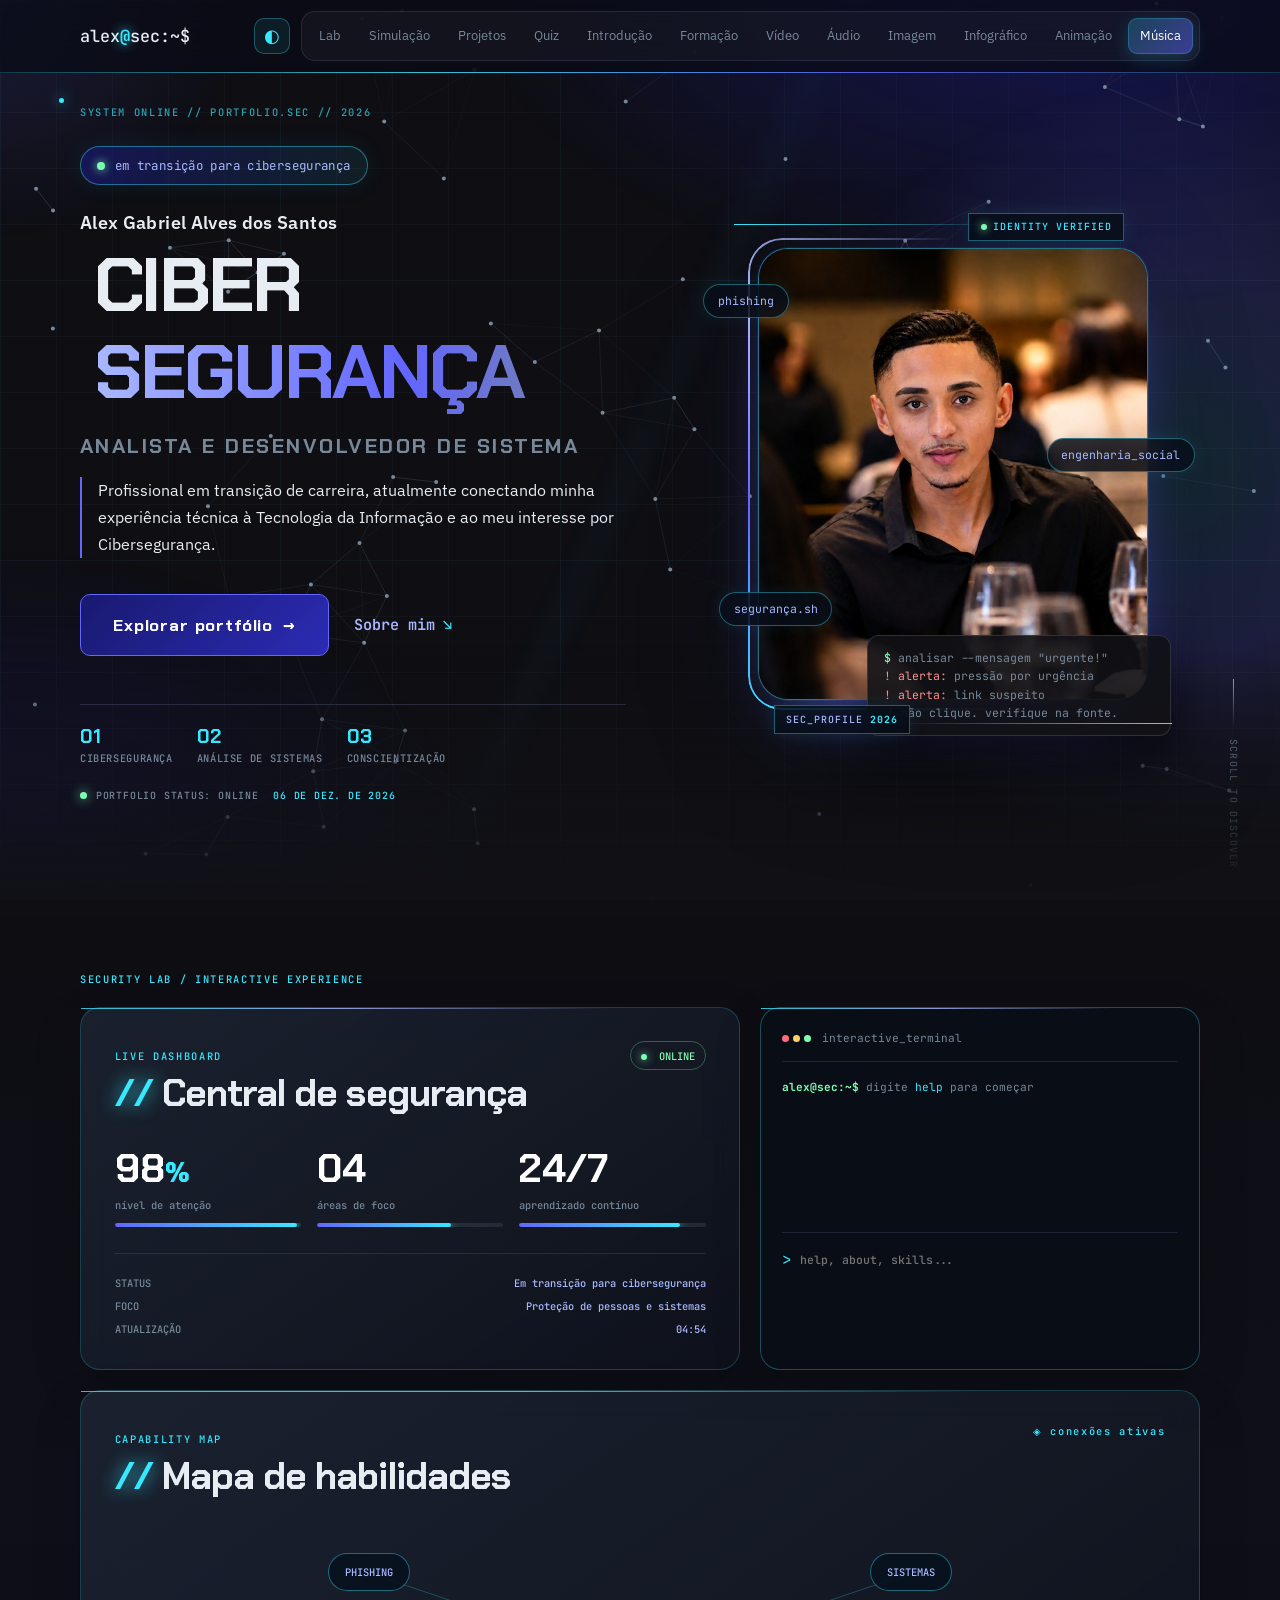
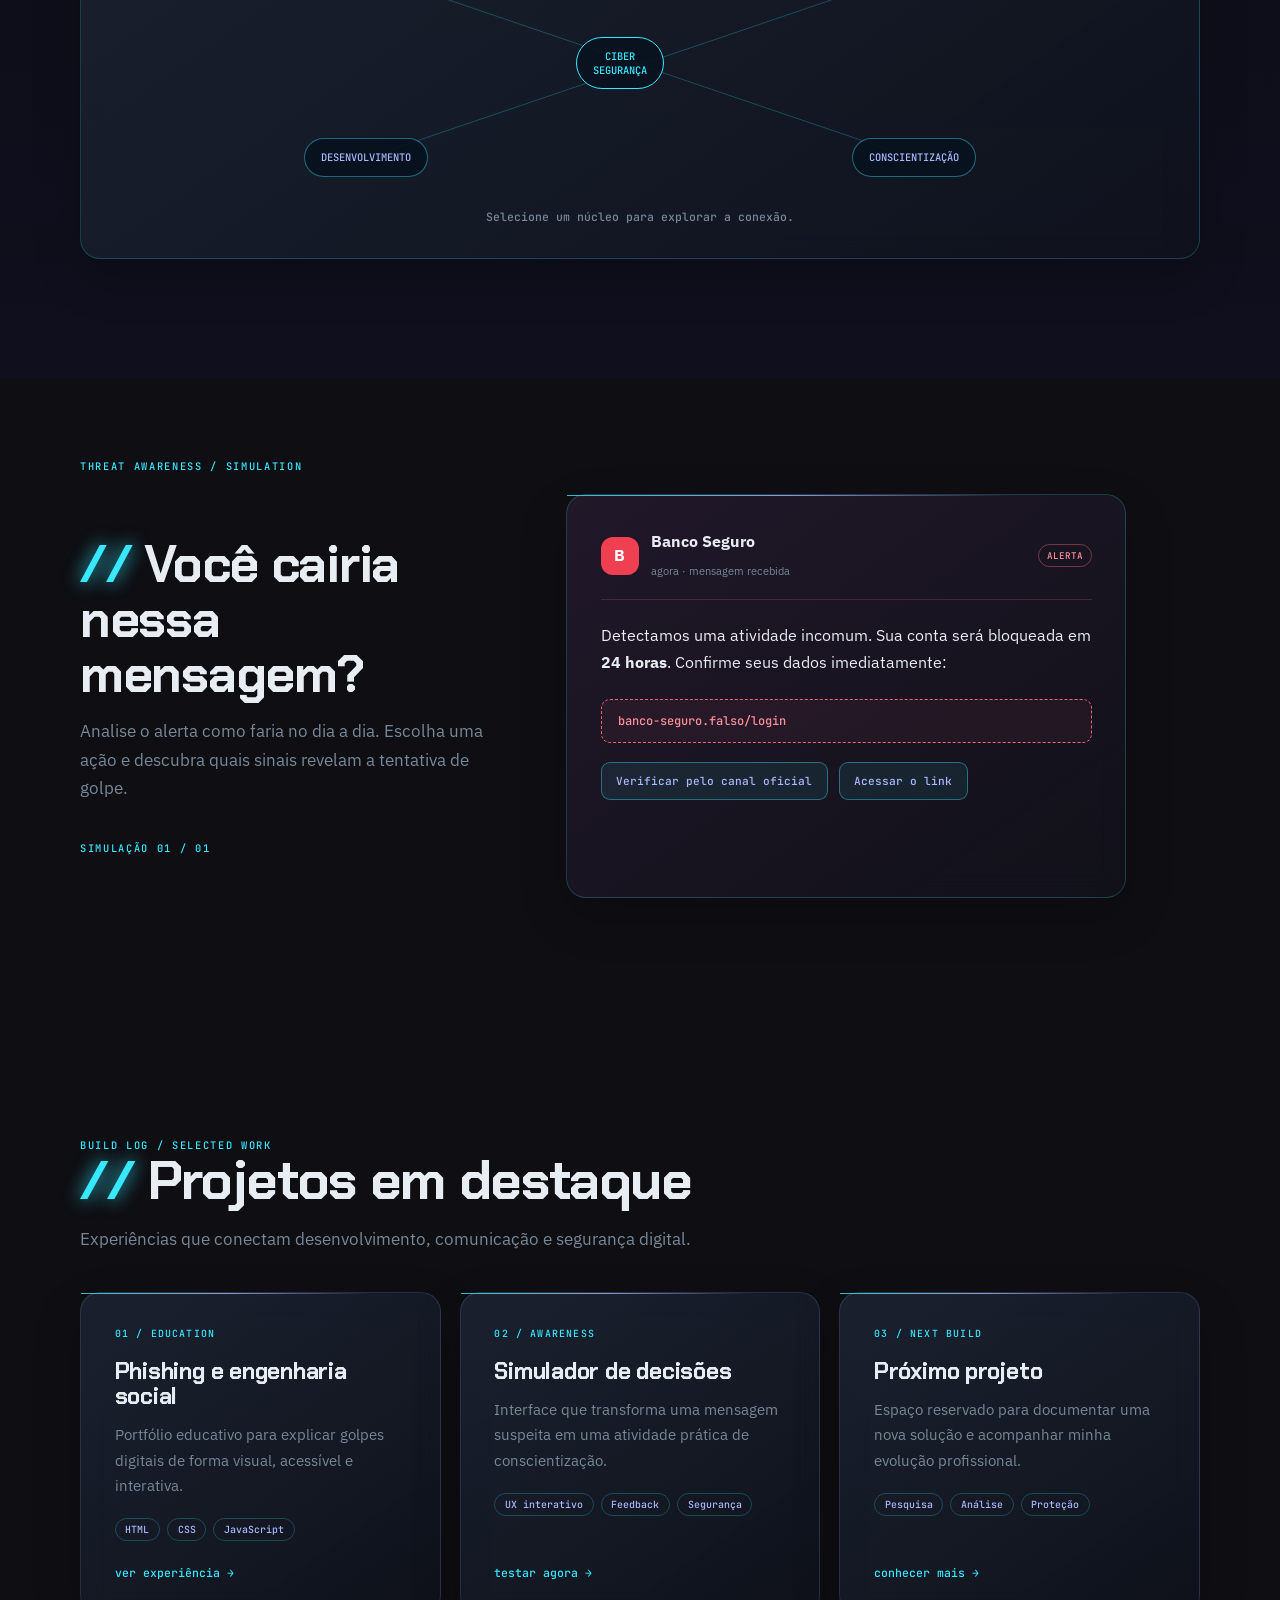
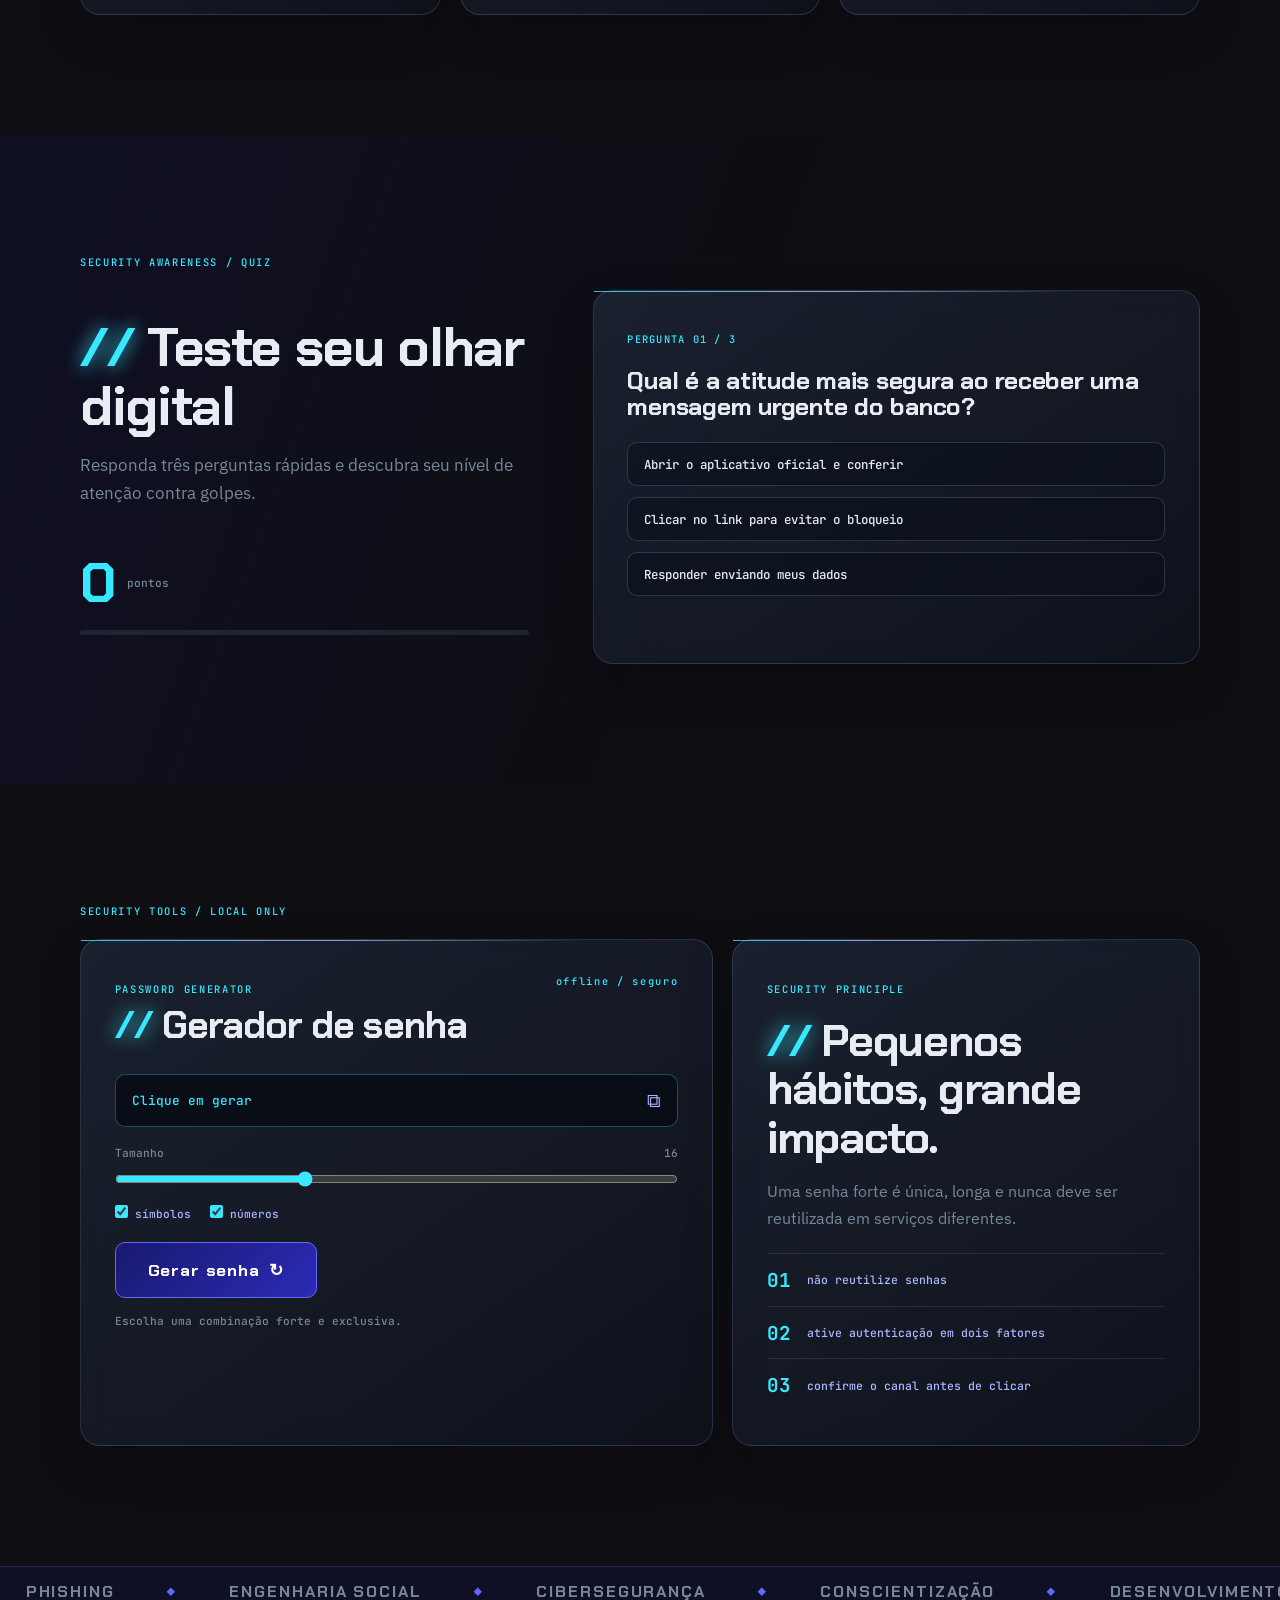
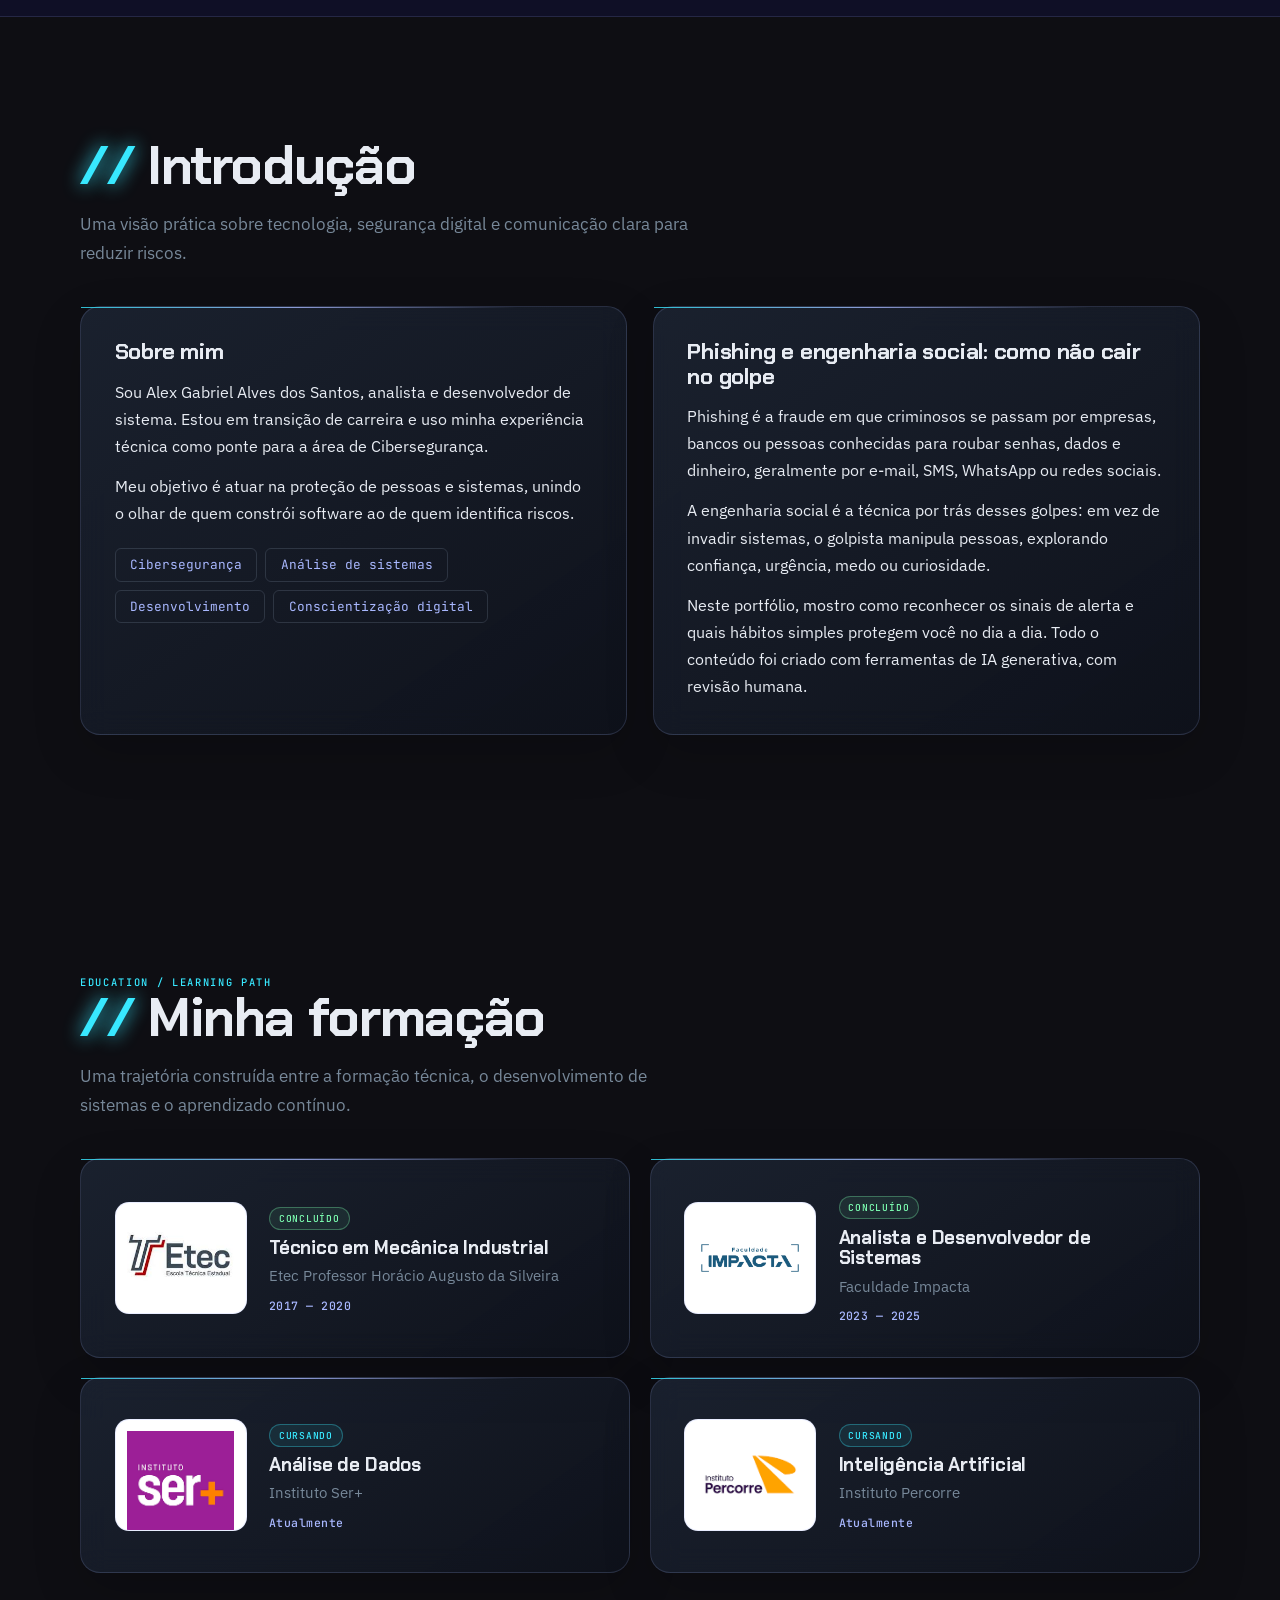
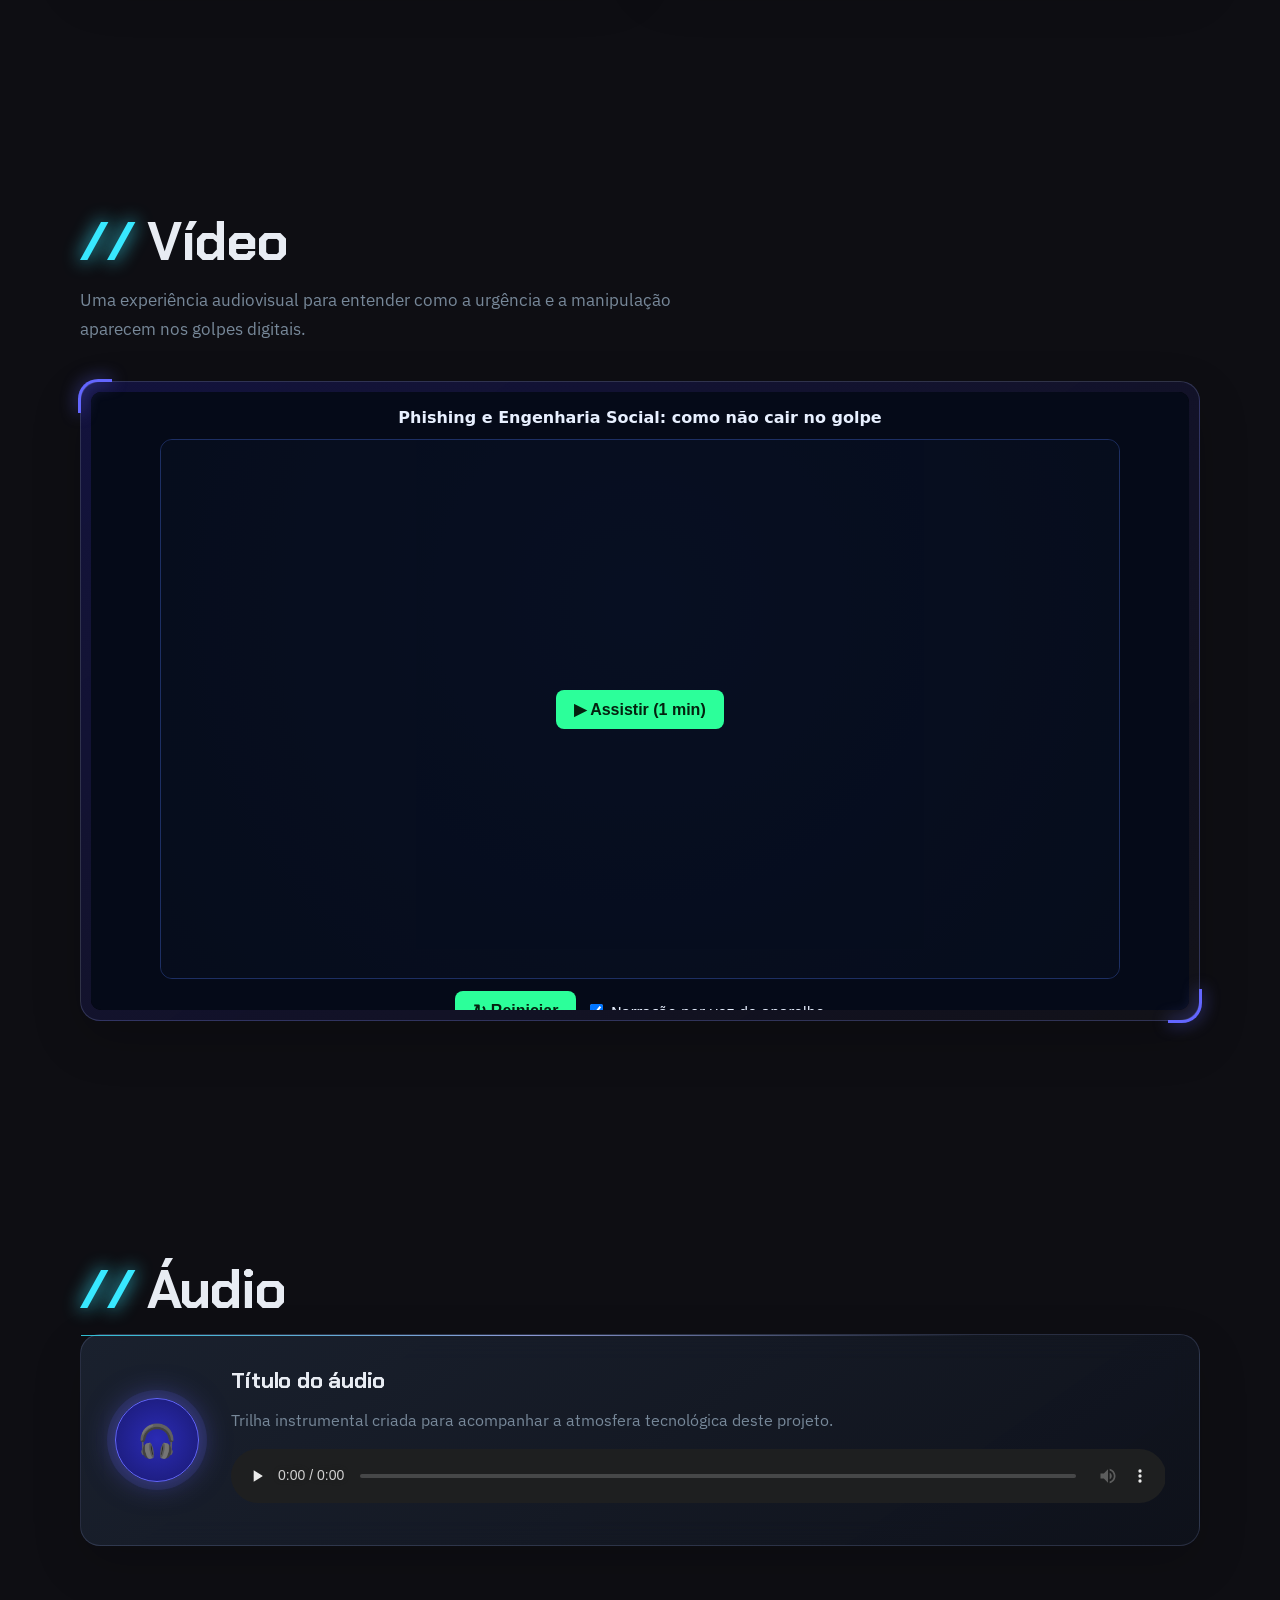
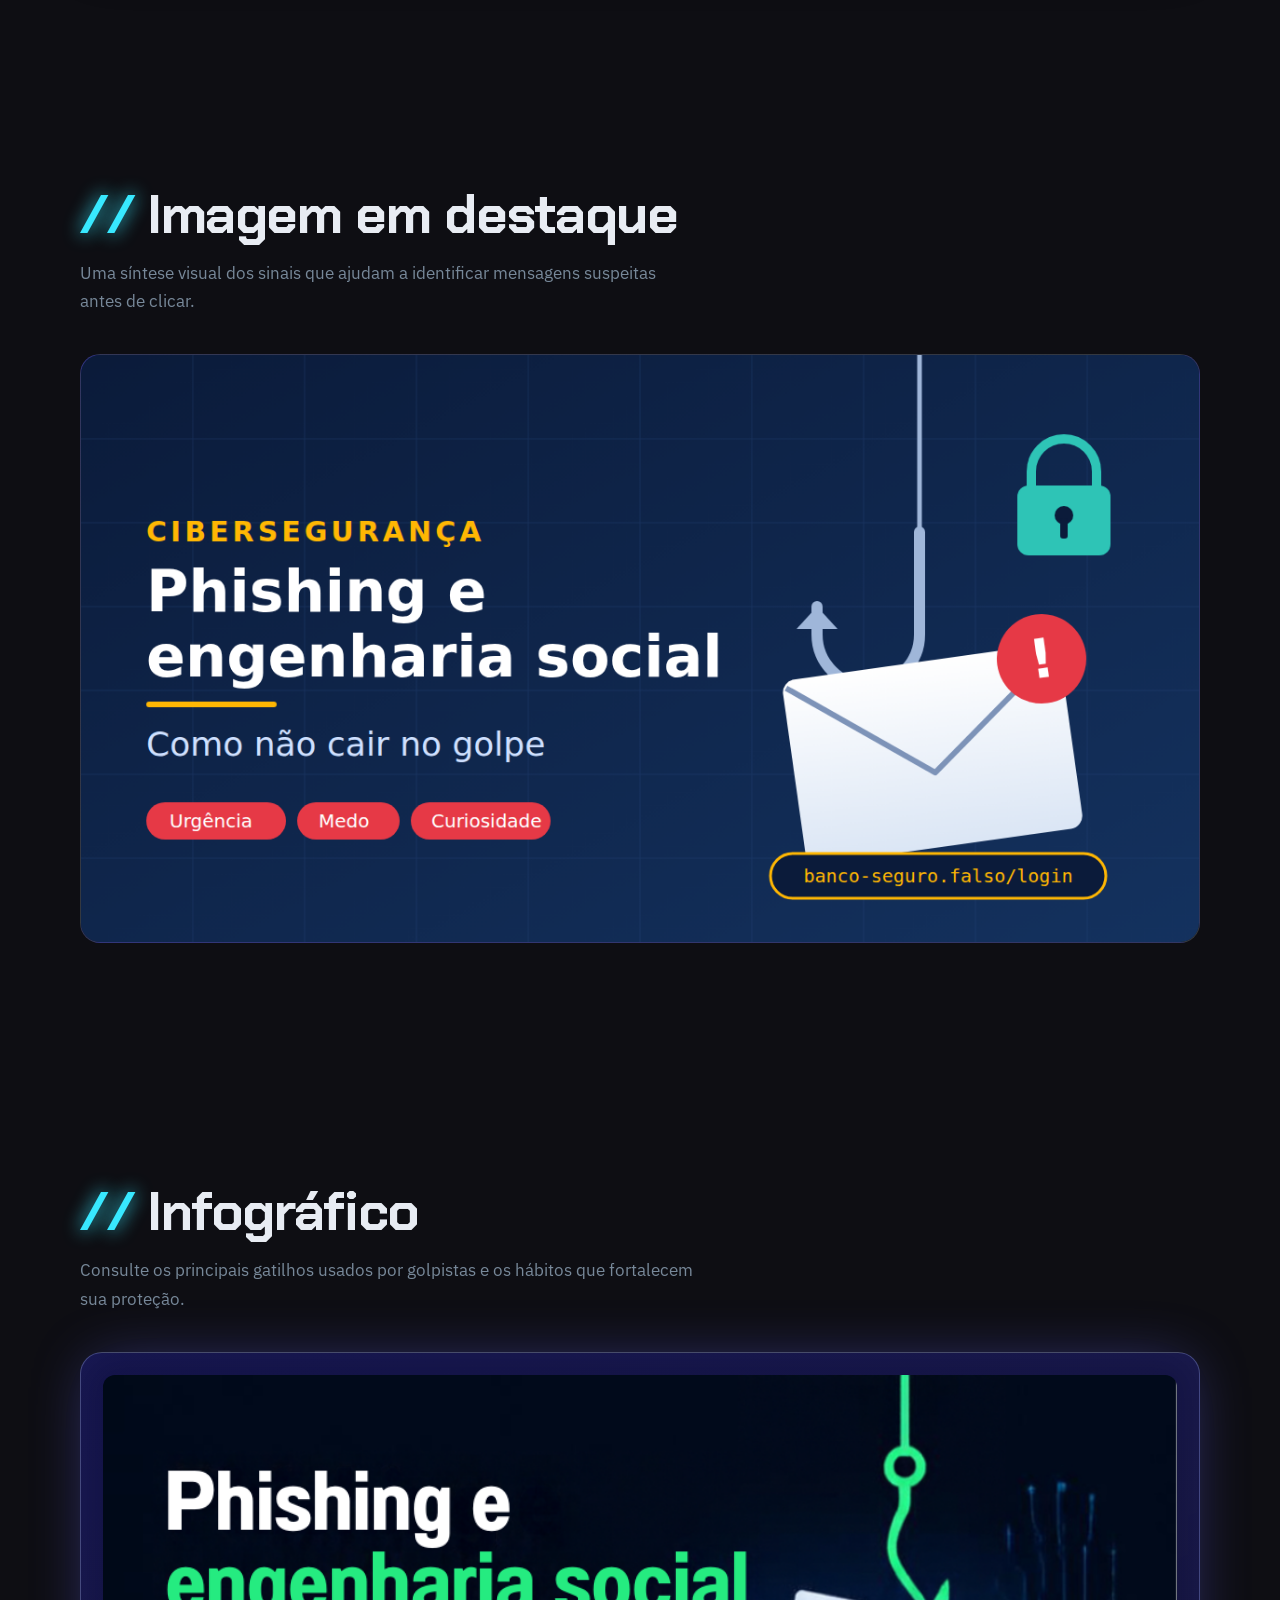
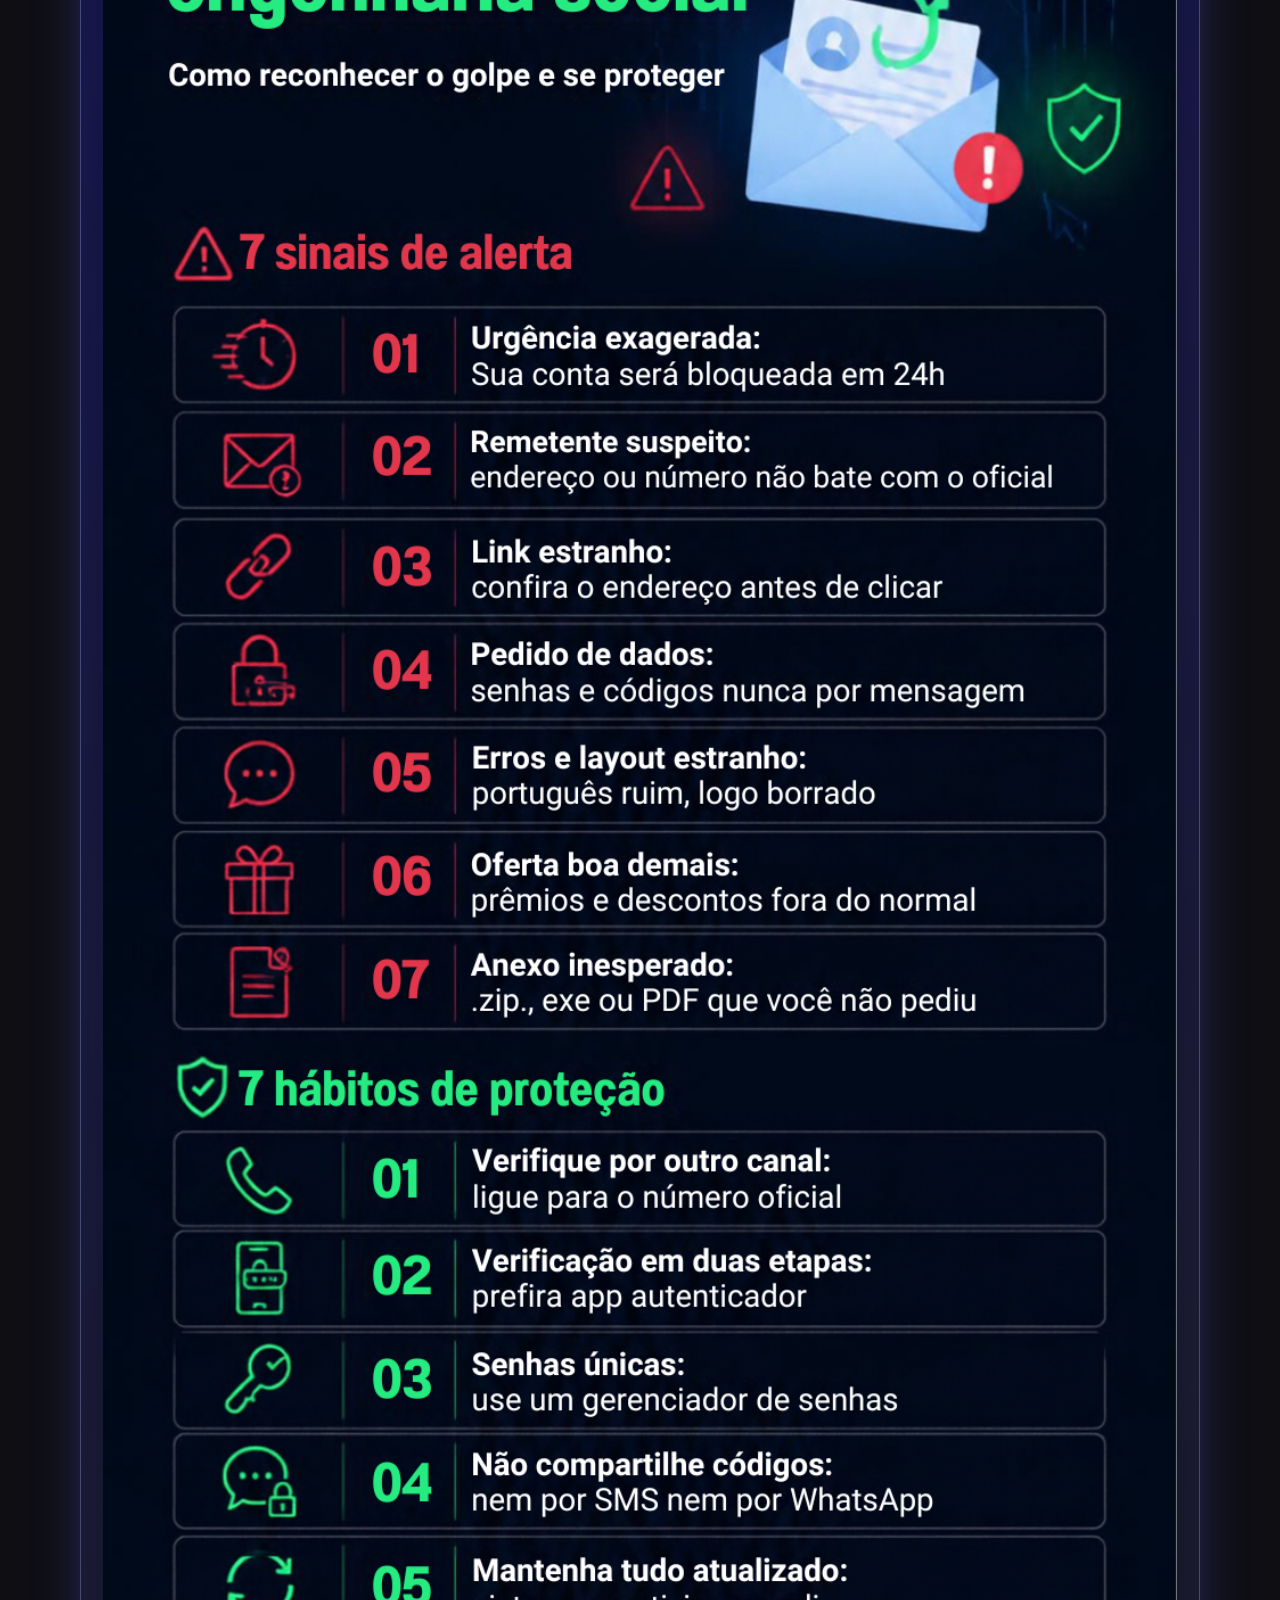
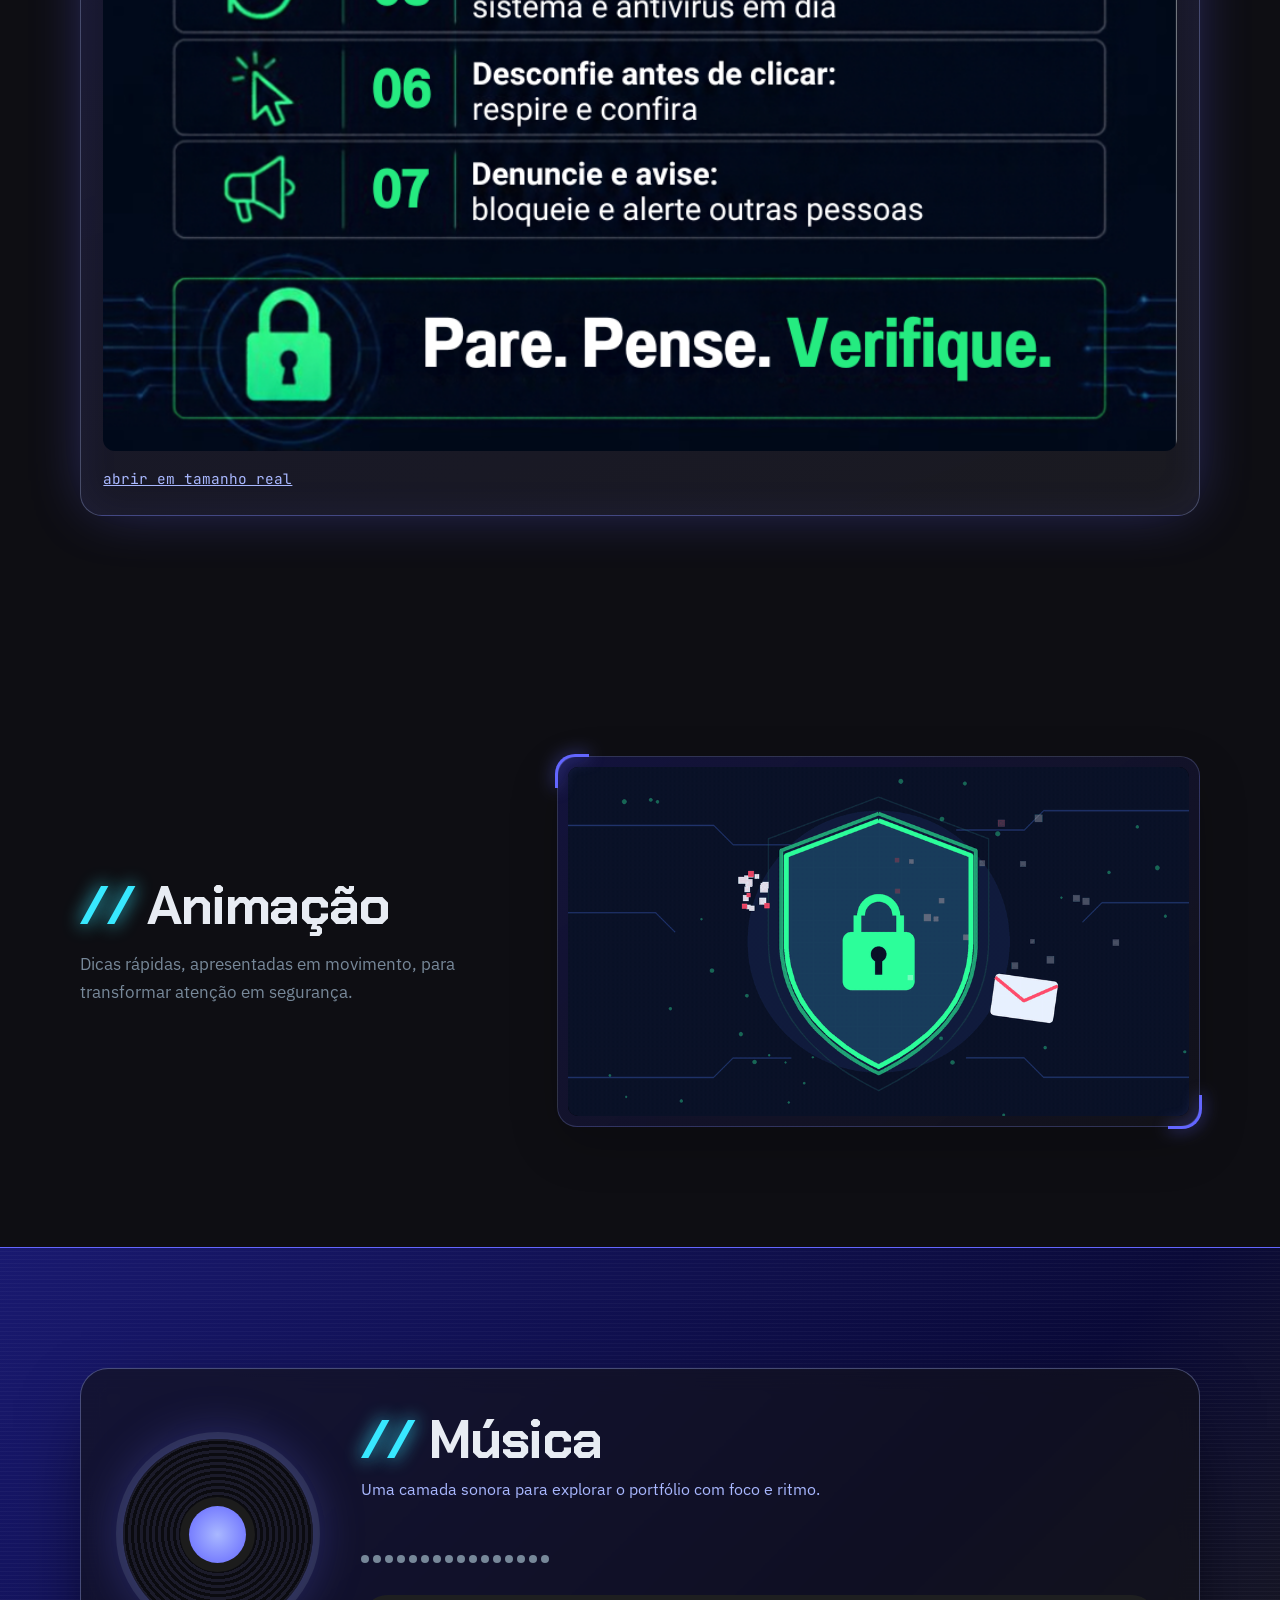
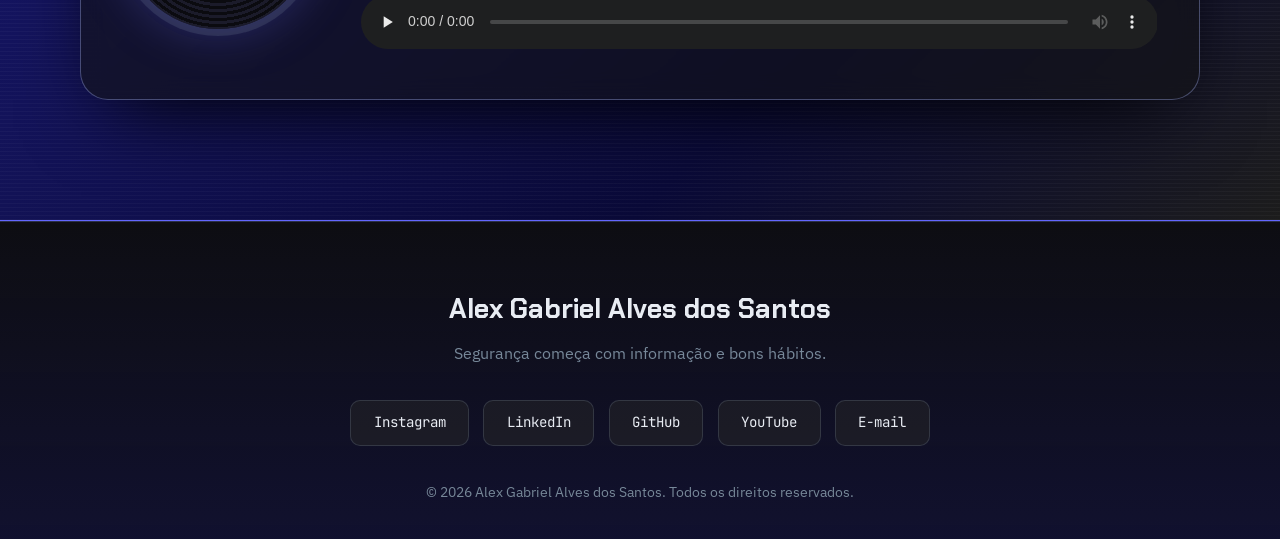
==== commit b86abcb0: "Atualização de Compêtencias" ====
--- a/index.html
+++ b/index.html
@@ -26,6 +26,7 @@
         <li><a href="#projetos">Projetos</a></li>
         <li><a href="#quiz">Quiz</a></li>
         <li><a href="#introducao">Introdução</a></li>
+        <li><a href="#formacao">Formação</a></li>
         <li><a href="#video">Vídeo</a></li>
         <li><a href="#audio">Áudio</a></li>
         <li><a href="#imagem">Imagem</a></li>
@@ -167,6 +168,53 @@
         <p>Phishing é a fraude em que criminosos se passam por empresas, bancos ou pessoas conhecidas para roubar senhas, dados e dinheiro, geralmente por e-mail, SMS, WhatsApp ou redes sociais.</p>
         <p>A engenharia social é a técnica por trás desses golpes: em vez de invadir sistemas, o golpista manipula pessoas, explorando confiança, urgência, medo ou curiosidade.</p>
         <p>Neste portfólio, mostro como reconhecer os sinais de alerta e quais hábitos simples protegem você no dia a dia. Todo o conteúdo foi criado com ferramentas de IA generativa, com revisão humana.</p>
+      </article>
+    </div>
+  </div>
+</section>
+
+<!-- ===== 2. FORMAÇÃO ===== -->
+<section id="formacao">
+  <div class="container">
+    <div class="section-kicker">EDUCATION / LEARNING PATH</div>
+    <h2 class="revelar">Minha formação</h2>
+    <p class="lead revelar">Uma trajetória construída entre a formação técnica, o desenvolvimento de sistemas e o aprendizado contínuo.</p>
+    <div class="formacao-grid">
+      <article class="formacao-card cartao revelar">
+        <div class="formacao-logo"><img src="assets/images/logo-etec.png" alt="Logo da Etec"></div>
+        <div class="formacao-info">
+          <span class="formacao-status concluido">Concluído</span>
+          <h3>Técnico em Mecânica Industrial</h3>
+          <p>Etec Professor Horácio Augusto da Silveira</p>
+          <time>2017 — 2020</time>
+        </div>
+      </article>
+      <article class="formacao-card cartao revelar atraso">
+        <div class="formacao-logo"><img src="assets/images/logo-impacta.png" alt="Logo da Faculdade Impacta"></div>
+        <div class="formacao-info">
+          <span class="formacao-status concluido">Concluído</span>
+          <h3>Analista e Desenvolvedor de Sistemas</h3>
+          <p>Faculdade Impacta</p>
+          <time>2023 — 2025</time>
+        </div>
+      </article>
+      <article class="formacao-card cartao revelar">
+        <div class="formacao-logo"><img src="assets/images/logo-instituto-ser.png" alt="Logo do Instituto Ser+"></div>
+        <div class="formacao-info">
+          <span class="formacao-status cursando">Cursando</span>
+          <h3>Análise de Dados</h3>
+          <p>Instituto Ser+</p>
+          <time>Atualmente</time>
+        </div>
+      </article>
+      <article class="formacao-card cartao revelar atraso">
+        <div class="formacao-logo"><img src="assets/images/logo-percorre.png" alt="Logo do Instituto Percorre"></div>
+        <div class="formacao-info">
+          <span class="formacao-status cursando">Cursando</span>
+          <h3>Inteligência Artificial</h3>
+          <p>Instituto Percorre</p>
+          <time>Atualmente</time>
+        </div>
       </article>
     </div>
   </div>
--- a/css/styles.css
+++ b/css/styles.css
@@ -126,6 +126,16 @@
 .cartao h3{font-size:1.4rem;margin-bottom:.9rem}
 .cartao p+p{margin-top:.8rem}
 .intro-grade{display:grid;grid-template-columns:1fr 1fr;gap:1.6rem}
+.formacao-grid{display:grid;grid-template-columns:repeat(2,1fr);gap:1.2rem;margin-top:1.4rem}
+.formacao-card{display:grid;grid-template-columns:132px 1fr;gap:1.4rem;align-items:center;min-height:196px}
+.formacao-logo{height:112px;display:grid;place-items:center;padding:.7rem;border-radius:14px;background:#fff;border:1px solid rgba(169,184,255,.25);overflow:hidden}
+.formacao-logo img{width:100%;height:100%;object-fit:contain}
+.formacao-info h3{font-size:1.18rem;margin:.5rem 0 .45rem}
+.formacao-info p{color:var(--ardosia);font-size:.92rem;line-height:1.45}
+.formacao-info time{display:block;margin-top:.7rem;color:var(--brilho);font:500 .72rem var(--f-mono);letter-spacing:.04em}
+.formacao-status{display:inline-block;border-radius:99px;padding:.25rem .55rem;font:500 .6rem var(--f-mono);letter-spacing:.08em;text-transform:uppercase}
+.formacao-status.concluido{color:#7dffb2;border:1px solid rgba(125,255,178,.32);background:rgba(125,255,178,.08)}
+.formacao-status.cursando{color:var(--ciano);border:1px solid rgba(56,232,255,.32);background:rgba(56,232,255,.08)}
 .tags{display:flex;flex-wrap:wrap;gap:.5rem;list-style:none;margin-top:1.3rem}
 .tags li{padding:.3rem .9rem;border:1px solid var(--linha);border-radius:6px;font-family:var(--f-mono);font-size:.8rem;color:var(--brilho);transition:all .25s}
 .tags li:hover{background:var(--azul);border-color:var(--azul-vivo);transform:translateY(-3px)}
@@ -228,7 +238,7 @@
   .menu{position:absolute;top:72px;left:0;right:0;flex-direction:column;gap:0;border:0;border-radius:0;background:rgba(20,20,27,.97);border-bottom:1px solid var(--linha);max-height:0;overflow:hidden;transition:max-height .4s}
   .menu.aberto{max-height:520px}
   .menu a{padding:.9rem 1.25rem;border-radius:0}
-  .hero .container,.intro-grade,.anim-grade,.musica-cartao,.audio-cartao,.lab-grid,.simulation-grid,.quiz-grid,.tools-grid{grid-template-columns:1fr}
+  .hero .container,.intro-grade,.formacao-grid,.anim-grade,.musica-cartao,.audio-cartao,.lab-grid,.simulation-grid,.quiz-grid,.tools-grid{grid-template-columns:1fr}
   .projects-grid{grid-template-columns:1fr 1fr}
   .hero .container{text-align:center}.hero p.bio{margin-inline:auto;text-align:left}
   .hero-acoes{justify-content:center}
@@ -264,6 +274,9 @@
   .chip{font-size:.68rem;padding:.3rem .55rem}
   .chip.a{left:-18%}.chip.b{right:-20%}.chip.c{left:-14%}
   .cartao,.info-bloco{padding:1.35rem}
+  .formacao-card{grid-template-columns:92px 1fr;gap:1rem;min-height:0}
+  .formacao-logo{height:86px;padding:.5rem}
+  .formacao-info h3{font-size:1.02rem}
   .audio-cartao,.musica-cartao{padding:1.4rem}
   .redes a{width:100%}
   .metrics{gap:.55rem}.metrics small{font-size:.55rem}.profile-data span{display:block}.profile-data b{display:block;text-align:left;margin-top:.15rem}.skill-map{height:245px}.node-a{left:0}.node-b{right:0}.node-c{left:0}.node-d{right:0}.skill-node{font-size:.55rem;padding:.55rem .65rem}.simulation-actions button{width:100%}
